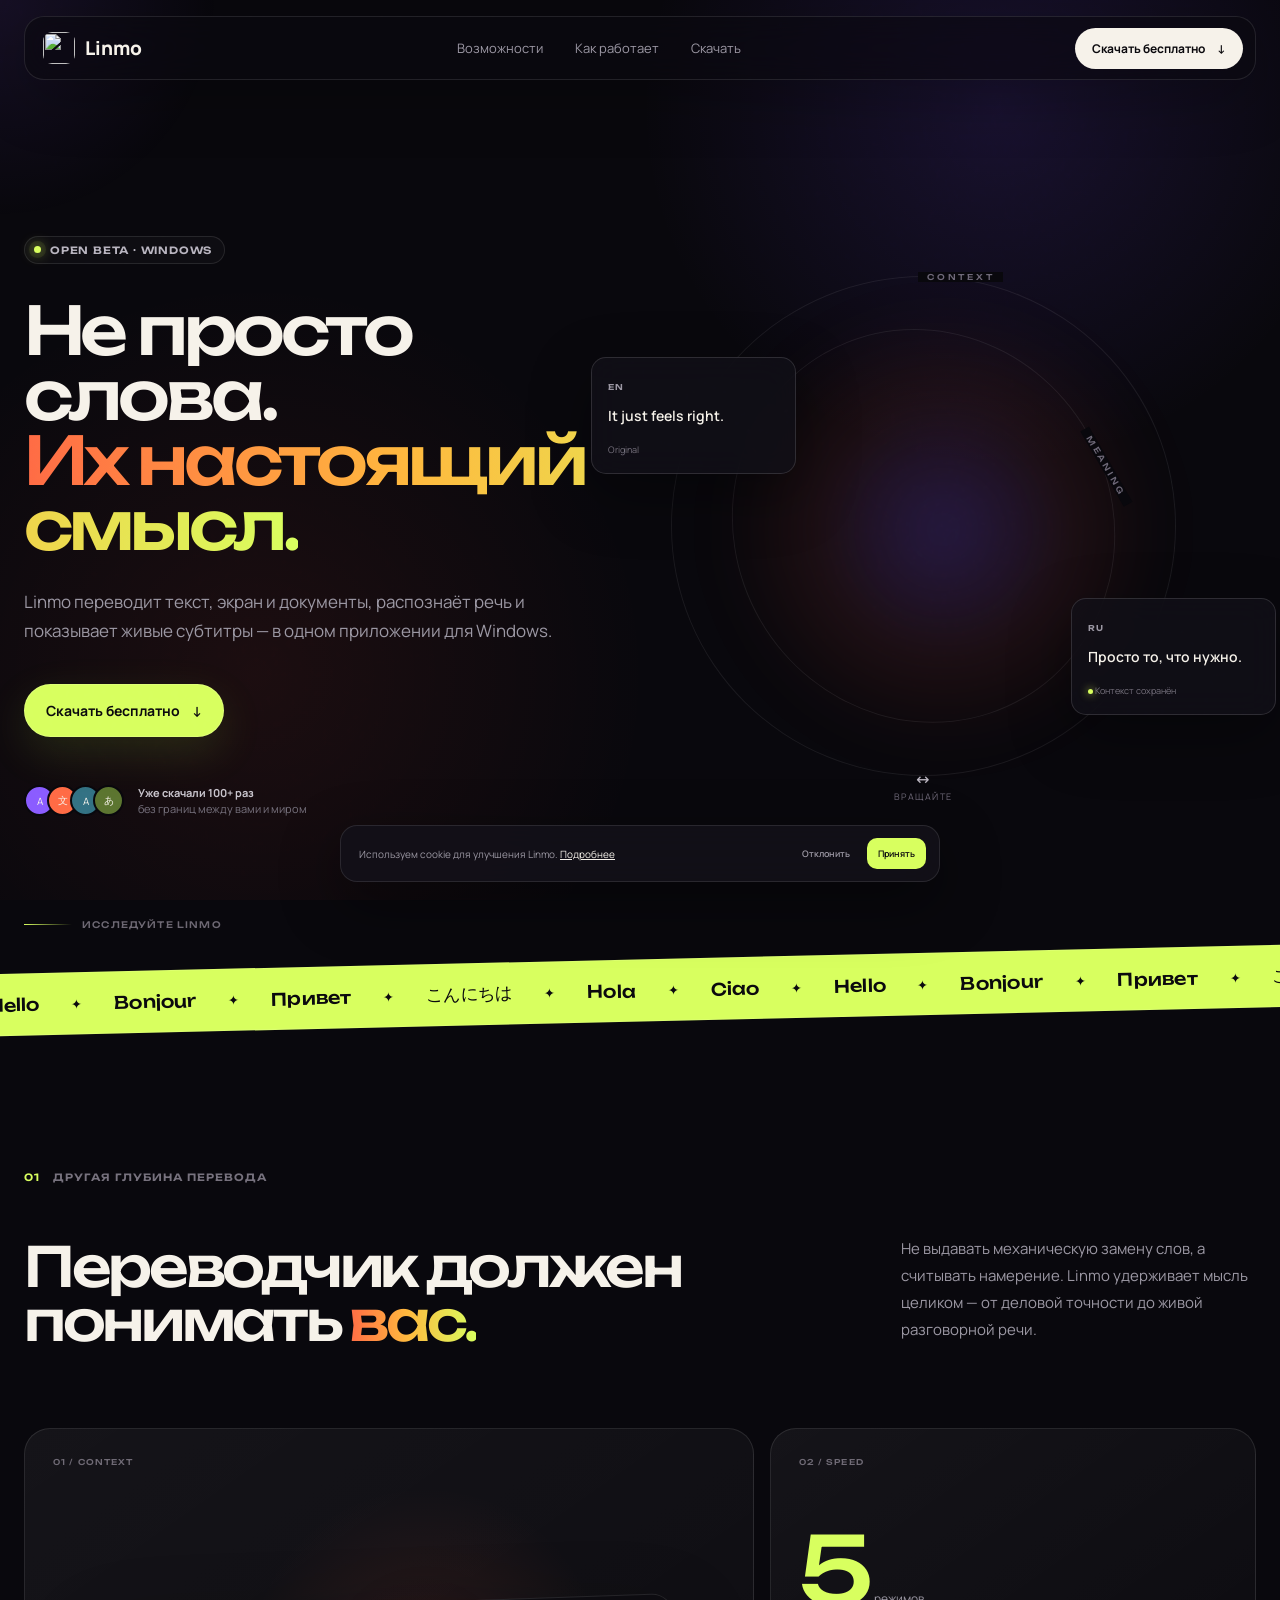
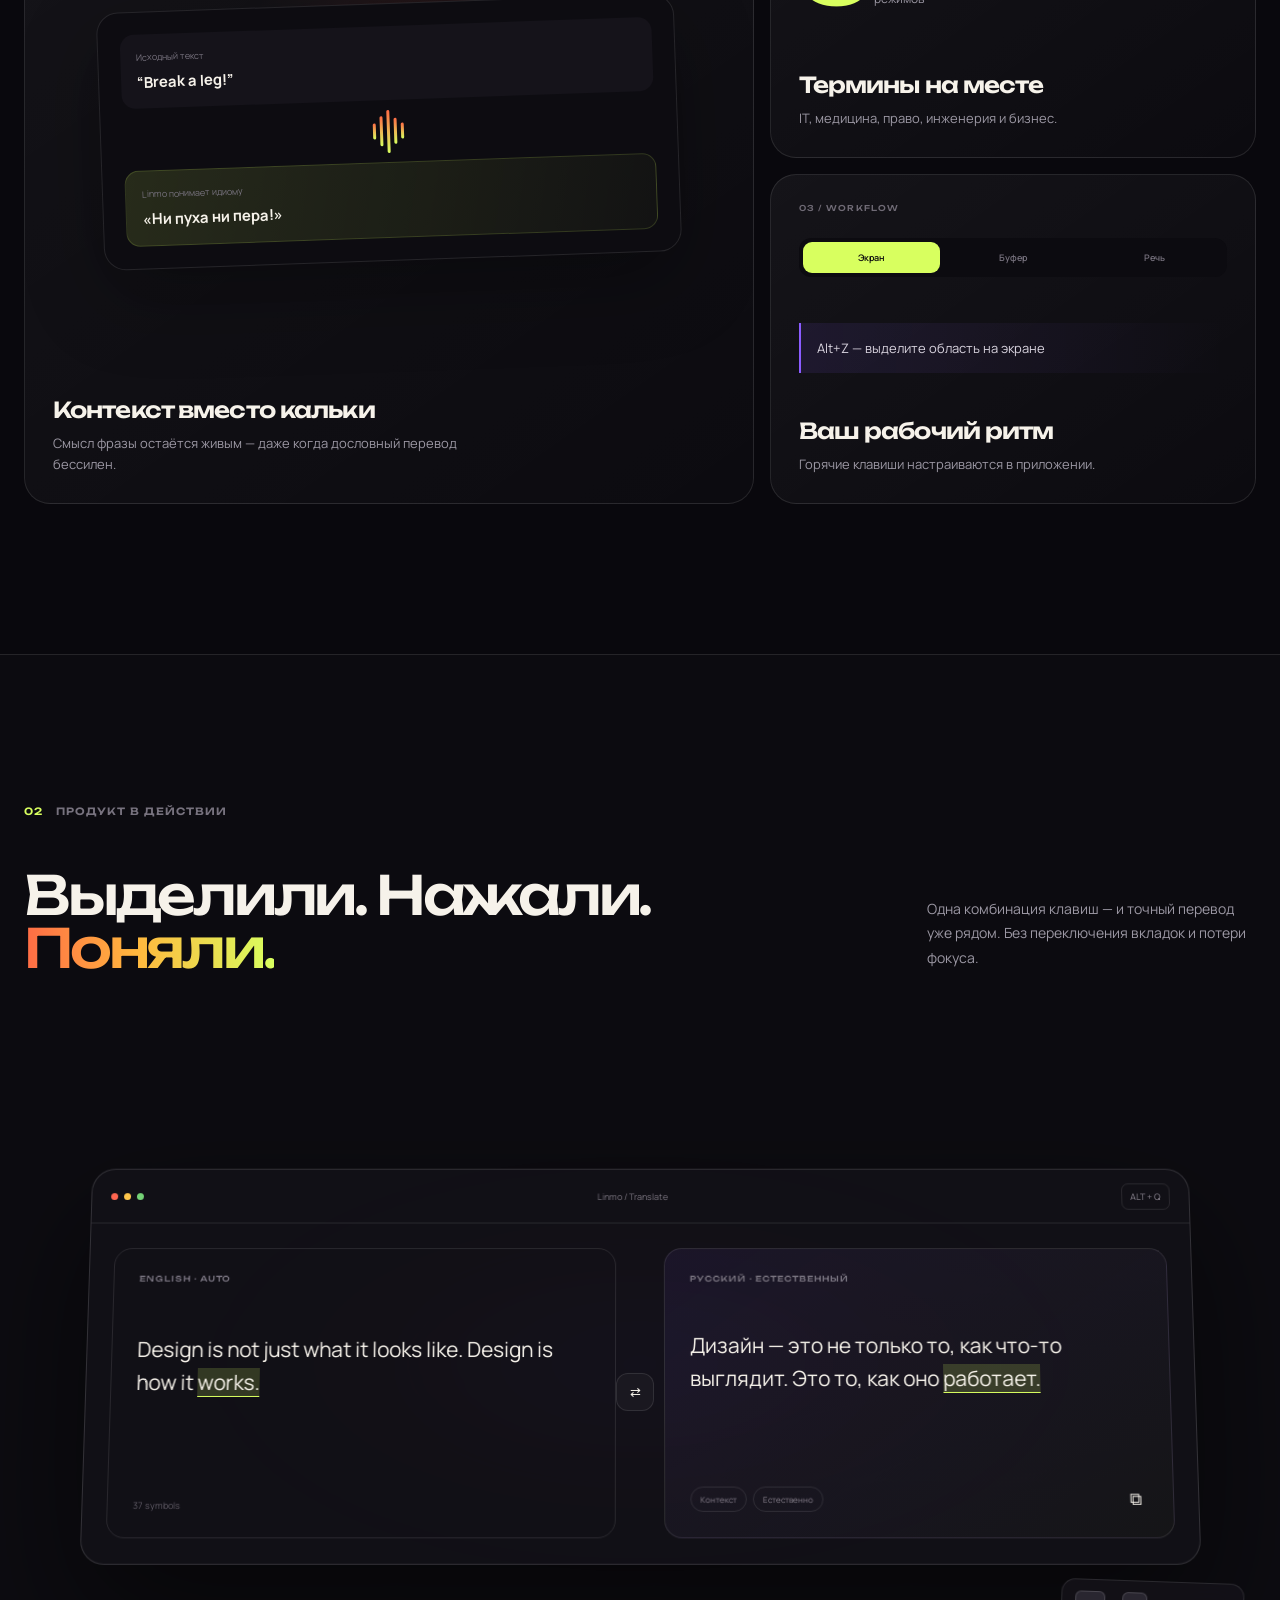
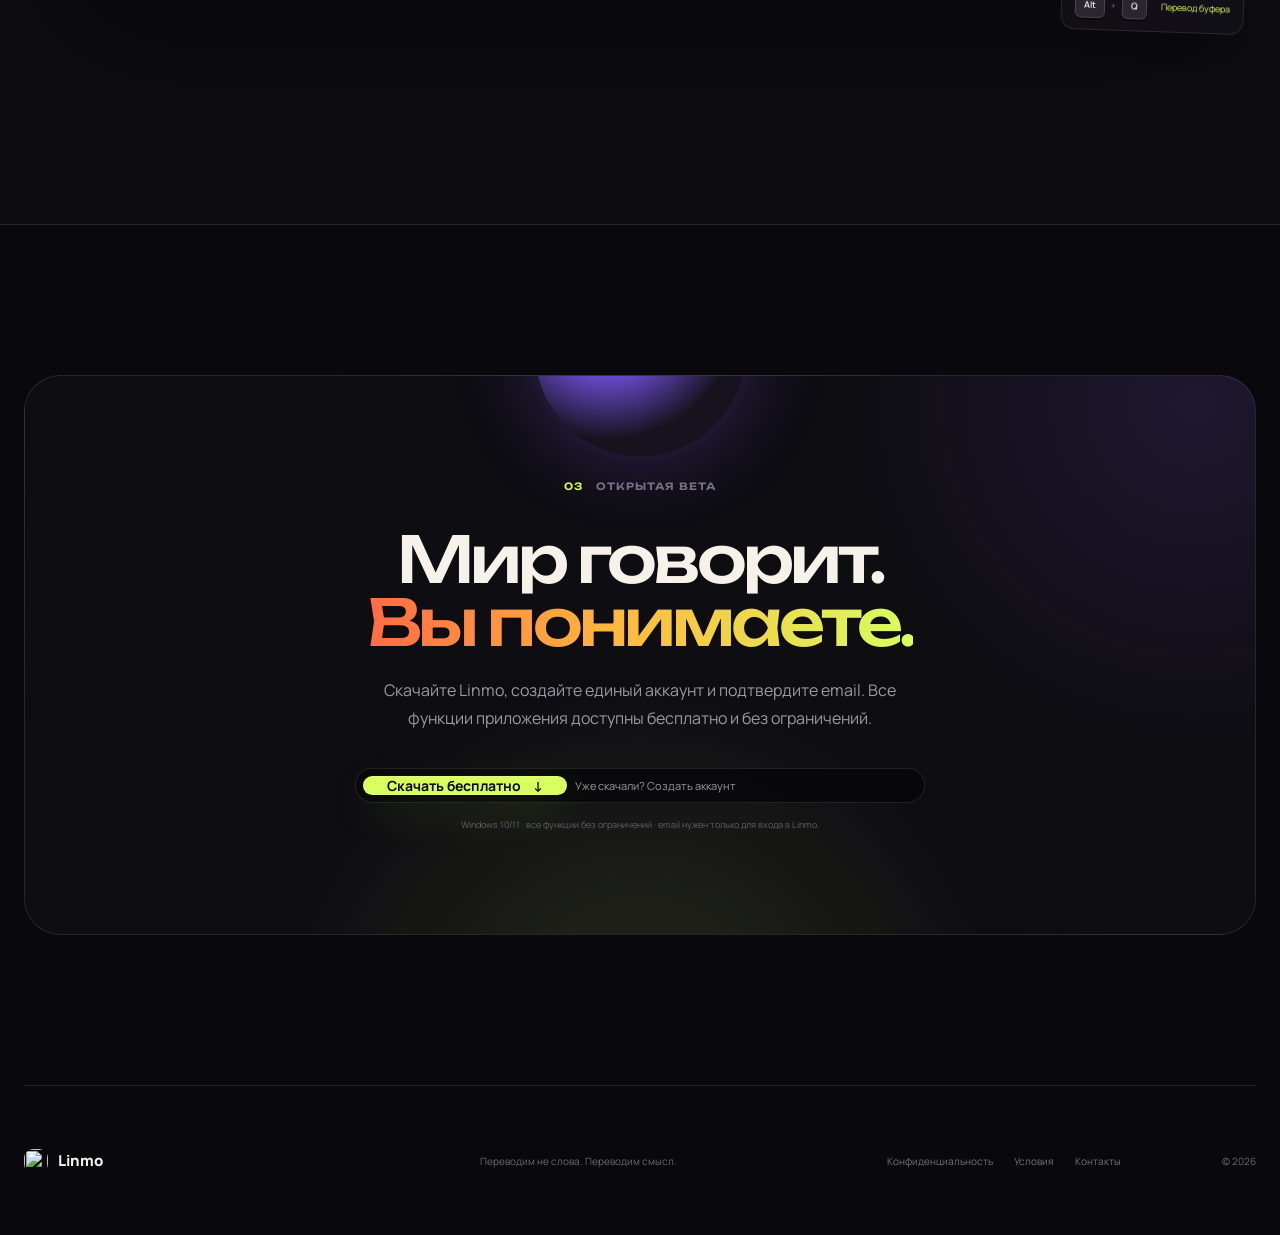
==== index.html @ 852ba54e "feat: Add live download counter fetched from GitHub Releases API" ====
<!doctype html>
<html lang="ru">
  <head>
    <meta charset="UTF-8" />
    <meta name="viewport" content="width=device-width, initial-scale=1" />
    <meta name="theme-color" content="#09080d" />
    <meta name="description" content="Linmo — переводчик для Windows с переводом экрана, буфера обмена, документов и живыми субтитрами." />
    <link rel="canonical" href="https://linmoapp.ru/" />
    <meta property="og:title" content="Linmo — переводит не слова, а смысл" />
    <meta property="og:description" content="Перевод экрана, буфера обмена, документов и живые субтитры в одном приложении для Windows." />
    <meta property="og:image" content="https://linmoapp.ru/og-image.jpg" />
    <meta property="og:type" content="website" />
    <title>Linmo — переводит не слова, а смысл</title>
    <link rel="icon" type="image/svg+xml" sizes="any" href="/Icon.svg?v=3" />
    <link rel="icon" type="image/png" sizes="32x32" href="/favicon-32.png?v=3" />
    <link rel="preconnect" href="https://fonts.googleapis.com" />
    <link rel="preconnect" href="https://fonts.gstatic.com" crossorigin />
    <link href="https://fonts.googleapis.com/css2?family=Manrope:wght@400;500;600;700;800&family=Unbounded:wght@500;600&display=swap" rel="stylesheet" />
    <link rel="stylesheet" href="style.css?v=20260716.1" />
    <script type="importmap">
      {"imports":{"three":"https://unpkg.com/three@0.170.0/build/three.module.js","three/addons/":"https://unpkg.com/three@0.170.0/examples/jsm/"}}
    </script>
    <script type="module" src="three-scene.js?v=20260715.1"></script>
    <script src="script.js?v=20260715.2" defer></script>
  </head>
  <body>
    <a class="skip-link" href="#content">К содержимому</a>
    <div class="noise" aria-hidden="true"></div>
    <div class="cursor-light" aria-hidden="true"></div>

    <header class="nav-wrap">
      <nav class="nav shell" aria-label="Основная навигация">
        <a class="brand" href="#content" aria-label="Linmo, на главную">
          <span class="brand-mark"><img src="/Logo.svg?v=1" alt="" /></span>
          <span>Linmo</span>
        </a>
        <div class="nav-links">
          <a href="#experience">Возможности</a>
          <a href="#how">Как работает</a>
          <a href="#access">Скачать</a>
        </div>
        <div class="nav-actions">
          <div data-auth-controls></div>
          <a class="pill pill-small" href="/download">Скачать бесплатно <span>↓</span></a>
        </div>
        <button class="menu-button" type="button" aria-label="Открыть меню" aria-expanded="false"><span></span><span></span></button>
      </nav>
    </header>

    <main id="content">
      <section class="hero shell">
        <div class="hero-copy">
          <div class="status reveal"><span></span> Open beta · Windows</div>
          <h1 class="reveal">Не просто слова.<br /><em>Их настоящий смысл.</em></h1>
          <p class="hero-lead reveal">Linmo переводит текст, экран и документы, распознаёт речь и показывает живые субтитры — в одном приложении для Windows.</p>
          <div class="hero-actions reveal">
            <a class="pill pill-primary magnetic" href="/download"><span class="pill-glow"></span>Скачать бесплатно <b>↓</b></a>
          </div>
          <div class="trust-row reveal">
            <div class="avatars"><span>А</span><span>文</span><span>A</span><span>あ</span></div>
            <p><strong>Уже скачали <span data-download-count>100+</span> раз</strong><br />без границ между вами и миром</p>
          </div>
        </div>

        <div class="hero-visual reveal" aria-label="Интерактивная 3D-модель Linmo">
          <div class="visual-halo"></div>
          <canvas id="linmo-orb"></canvas>
          <div class="orbit-copy orbit-copy-a"><span>CONTEXT</span></div>
          <div class="orbit-copy orbit-copy-b"><span>MEANING</span></div>
          <div class="translation-card card-one">
            <span class="language">EN</span>
            <p>It just feels right.</p>
            <i>Original</i>
          </div>
          <div class="translation-card card-two">
            <span class="language">RU</span>
            <p>Просто то, что нужно.</p>
            <i><b></b> Контекст сохранён</i>
          </div>
          <div class="drag-hint"><span>↔</span> вращайте</div>
        </div>
        <div class="scroll-note"><span></span>Исследуйте Linmo</div>
      </section>

      <section class="language-ribbon" aria-label="Поддерживаемые языки">
        <div class="ribbon-track">
          <span>Hello</span><i>✦</i><span>Bonjour</span><i>✦</i><span>Привет</span><i>✦</i><span>こんにちは</span><i>✦</i><span>Hola</span><i>✦</i><span>Ciao</span><i>✦</i>
          <span>Hello</span><i>✦</i><span>Bonjour</span><i>✦</i><span>Привет</span><i>✦</i><span>こんにちは</span><i>✦</i><span>Hola</span><i>✦</i><span>Ciao</span><i>✦</i>
        </div>
      </section>

      <section class="manifesto shell section" id="experience">
        <p class="section-label reveal"><span>01</span> Другая глубина перевода</p>
        <div class="manifesto-grid">
          <h2 class="reveal">Переводчик должен<br />понимать <em>вас.</em></h2>
          <p class="reveal">Не выдавать механическую замену слов, а считывать намерение. Linmo удерживает мысль целиком — от деловой точности до живой разговорной речи.</p>
        </div>
        <div class="bento">
          <article class="bento-card bento-main reveal" data-tilt>
            <div class="card-index">01 / CONTEXT</div>
            <div class="context-demo">
              <div class="context-line"><span>Исходный текст</span><b>“Break a leg!”</b></div>
              <div class="pulse-line"><i></i><i></i><i></i><i></i><i></i></div>
              <div class="context-result"><span>Linmo понимает идиому</span><b>«Ни пуха ни пера!»</b></div>
            </div>
            <div><h3>Контекст вместо кальки</h3><p>Смысл фразы остаётся живым — даже когда дословный перевод бессилен.</p></div>
          </article>
          <article class="bento-card bento-speed reveal" data-tilt>
            <div class="card-index">02 / SPEED</div>
            <div class="speed-number"><strong data-count="0">5</strong><span>режимов</span></div>
            <div><h3>Термины на месте</h3><p>IT, медицина, право, инженерия и бизнес.</p></div>
          </article>
          <article class="bento-card bento-tone reveal" data-tilt>
            <div class="card-index">03 / WORKFLOW</div>
            <div class="tone-switch" role="group" aria-label="Способ перевода">
              <button class="active" type="button" data-tone="Экран">Экран</button><button type="button" data-tone="Буфер">Буфер</button><button type="button" data-tone="Речь">Речь</button>
            </div>
            <blockquote data-tone-copy>Alt+Z — выделите область на экране</blockquote>
            <div><h3>Ваш рабочий ритм</h3><p>Горячие клавиши настраиваются в приложении.</p></div>
          </article>
        </div>
      </section>

      <section class="product-section section" id="how">
        <div class="shell">
          <p class="section-label reveal"><span>02</span> Продукт в действии</p>
          <div class="product-heading reveal"><h2>Выделили. Нажали.<br /><em>Поняли.</em></h2><p>Одна комбинация клавиш — и точный перевод уже рядом. Без переключения вкладок и потери фокуса.</p></div>
          <div class="product-stage reveal" data-product-stage>
            <div class="stage-glow"></div>
            <div class="fake-window">
              <div class="fake-titlebar"><div><i></i><i></i><i></i></div><span>Linmo / Translate</span><b>ALT + Q</b></div>
              <div class="fake-body">
                <div class="source-pane"><small>ENGLISH · AUTO</small><p>Design is not just what it looks like. Design is how it <mark>works.</mark></p><span>37 symbols</span></div>
                <button class="swap-button" type="button" aria-label="Поменять языки">⇄</button>
                <div class="result-pane"><small>РУССКИЙ · ЕСТЕСТВЕННЫЙ</small><p>Дизайн — это не только то, как что-то выглядит. Это то, как оно <mark>работает.</mark></p><div><span>Контекст</span><span>Естественно</span><button type="button">⧉</button></div></div>
              </div>
            </div>
            <div class="shortcut-chip"><kbd>Alt</kbd><b>+</b><kbd>Q</kbd><span>Перевод буфера</span></div>
          </div>
        </div>
      </section>

      <section class="access section shell" id="access">
        <div class="access-card reveal">
          <div class="access-orb"></div>
          <p class="section-label"><span>03</span> Открытая beta</p>
          <h2>Мир говорит.<br /><em>Вы понимаете.</em></h2>
          <p>Скачайте Linmo, создайте единый аккаунт и подтвердите email. Все функции приложения доступны бесплатно и без ограничений.</p>
          <div class="access-form">
            <a class="pill pill-primary" href="/download">Скачать бесплатно <b>↓</b></a>
            <a class="access-login-link" href="/login?mode=register">Уже скачали? Создать аккаунт</a>
          </div>
          <small class="form-note">Windows 10/11 · все функции без ограничений · email нужен только для входа в Linmo.</small>
        </div>
      </section>
    </main>

    <footer class="footer shell">
      <a class="brand" href="#content"><span class="brand-mark"><img src="/Logo.svg?v=1" alt="" /></span><span>Linmo</span></a>
      <p>Переводим не слова. Переводим смысл.</p>
      <div><a href="privacy.html">Конфиденциальность</a><a href="terms.html">Условия</a><a href="contact.html">Контакты</a></div>
      <span>© 2026</span>
    </footer>
    <div class="cookie-bar" role="dialog" aria-label="Использование cookie" data-cookie-consent hidden>
      <p>Используем cookie для улучшения Linmo. <a href="privacy.html">Подробнее</a></p>
      <div><button type="button" data-cookie-decline>Отклонить</button><button type="button" data-cookie-accept>Принять</button></div>
    </div>
    <script type="module" src="auth-state.js"></script>
  </body>
</html>
---- style.css ----
:root{--bg:#09080d;--panel:#111016;--ink:#f6f2ea;--muted:#9c98a4;--line:rgba(255,255,255,.1);--acid:#d8ff5f;--coral:#ff6b45;--violet:#8b5cff;--cyan:#62e7ff;--shell:min(1240px,calc(100vw - 48px));--ease:cubic-bezier(.2,.8,.2,1)}
*{box-sizing:border-box}html{scroll-behavior:smooth}body{margin:0;background:var(--bg);color:var(--ink);font-family:Manrope,system-ui,sans-serif;overflow-x:hidden}body::before{content:"";position:fixed;inset:0;z-index:-3;background:radial-gradient(circle at 78% 12%,rgba(120,75,255,.14),transparent 28%),radial-gradient(circle at 20% 75%,rgba(255,81,55,.08),transparent 32%),#09080d}.noise{position:fixed;inset:0;pointer-events:none;opacity:.16;z-index:20;background-image:url("data:image/svg+xml,%3Csvg viewBox='0 0 160 160' xmlns='http://www.w3.org/2000/svg'%3E%3Cfilter id='n'%3E%3CfeTurbulence type='fractalNoise' baseFrequency='.9' numOctaves='3' stitchTiles='stitch'/%3E%3C/filter%3E%3Crect width='100%25' height='100%25' filter='url(%23n)' opacity='.16'/%3E%3C/svg%3E");mix-blend-mode:soft-light}.cursor-light{position:fixed;width:460px;height:460px;border-radius:50%;pointer-events:none;z-index:-1;transform:translate(-50%,-50%);background:radial-gradient(circle,rgba(140,90,255,.1),transparent 67%);transition:opacity .3s}.shell{width:var(--shell);margin-inline:auto}.skip-link{position:fixed;left:16px;top:-60px;z-index:100;background:var(--acid);color:#09080d;padding:12px 20px;border-radius:99px}.skip-link:focus{top:16px}.nav-wrap{position:fixed;inset:16px 0 auto;z-index:18}.nav{height:64px;padding:0 12px 0 18px;border:1px solid var(--line);border-radius:20px;background:rgba(11,10,15,.68);backdrop-filter:blur(20px) saturate(140%);display:flex;align-items:center;justify-content:space-between;box-shadow:0 18px 60px rgba(0,0,0,.22)}.brand{display:flex;align-items:center;gap:10px;color:var(--ink);font-weight:800;text-decoration:none;font-size:19px}.brand-mark{display:grid;place-items:center;width:30px;height:30px;border-radius:9px;background:linear-gradient(135deg,#ff493d,#ffb22e);box-shadow:0 0 24px rgba(255,98,48,.25);overflow:hidden}.brand-mark img{width:100%;height:100%;object-fit:cover}.nav-links{display:flex;gap:32px}.nav a{color:var(--ink);text-decoration:none}.nav-links a,.text-link{font-size:13px;color:var(--muted)!important;transition:.25s}.nav-links a:hover,.text-link:hover{color:var(--ink)!important}.nav-actions{display:flex;align-items:center;gap:20px}.pill{border:0;text-decoration:none;border-radius:99px;display:inline-flex;align-items:center;justify-content:center;gap:12px;font-weight:700;position:relative;overflow:hidden;cursor:pointer;font-family:inherit}.pill-small{padding:12px 17px;background:var(--ink);color:#0a090d!important;font-size:12px}.pill-primary{padding:17px 22px;background:var(--acid);color:#0b0a0e;font-size:14px;box-shadow:0 0 0 1px rgba(255,255,255,.15) inset,0 15px 45px rgba(183,255,65,.12);transition:transform .25s var(--ease),box-shadow .25s}.pill-primary:hover{transform:translateY(-2px);box-shadow:0 0 0 1px rgba(255,255,255,.2) inset,0 18px 55px rgba(183,255,65,.22)}.pill-glow{position:absolute;inset:-1px;background:linear-gradient(110deg,transparent 25%,rgba(255,255,255,.55),transparent 70%);transform:translateX(-110%);animation:shine 4s 1.5s infinite}.menu-button{display:none}.hero{min-height:960px;height:100svh;position:relative;display:grid;grid-template-columns:.92fr 1.08fr;align-items:center;padding-top:92px}.hero-copy{position:relative;z-index:3;max-width:620px}.status{display:inline-flex;align-items:center;gap:9px;border:1px solid var(--line);border-radius:99px;padding:8px 12px 8px 9px;color:#b9b5c0;font:600 10px/1 Unbounded,sans-serif;letter-spacing:.08em;text-transform:uppercase;background:rgba(255,255,255,.025)}.status span{width:7px;height:7px;border-radius:50%;background:var(--acid);box-shadow:0 0 0 5px rgba(216,255,95,.08),0 0 14px var(--acid);animation:pulse 2s infinite}.hero h1,.manifesto h2,.product-heading h2,.access h2{font:500 clamp(48px,5.2vw,82px)/.98 Unbounded,sans-serif;letter-spacing:-.06em;margin:34px 0 28px}.hero h1 em,.manifesto h2 em,.product-heading h2 em,.access h2 em{font-style:normal;color:transparent;background:linear-gradient(90deg,var(--coral),#ffb93e 46%,var(--acid));background-clip:text;-webkit-background-clip:text}.hero-lead{font-size:17px;line-height:1.75;color:var(--muted);max-width:550px}.hero-actions{display:flex;align-items:center;gap:28px;margin-top:38px}.watch-link{display:flex;align-items:center;gap:12px;background:none;color:var(--ink);border:0;font:600 13px Manrope;cursor:pointer;text-align:left}.watch-link i{display:grid;place-items:center;width:45px;height:45px;border:1px solid var(--line);border-radius:50%;font-style:normal;font-size:9px;transition:.25s}.watch-link:hover i{border-color:var(--acid);transform:scale(1.08)}.watch-link small{display:block;color:#77727e;font-weight:500;font-size:10px;margin-top:3px}.trust-row{display:flex;align-items:center;gap:14px;margin-top:48px}.avatars{display:flex}.avatars span{width:31px;height:31px;display:grid;place-items:center;border:2px solid var(--bg);border-radius:50%;margin-left:-8px;background:#28242e;font-size:10px}.avatars span:first-child{margin-left:0;background:var(--violet)}.avatars span:nth-child(2){background:var(--coral)}.avatars span:nth-child(3){background:#337284}.avatars span:nth-child(4){background:#5c7530}.trust-row p{margin:0;color:#77727e;font-size:11px;line-height:1.4}.trust-row strong{color:#c9c5cd}.hero-visual{height:min(720px,75vh);min-height:580px;position:relative;isolation:isolate}.hero-visual canvas{position:absolute;width:100%;height:100%;inset:0;z-index:2;cursor:grab}.hero-visual canvas:active{cursor:grabbing}.visual-halo{position:absolute;width:68%;aspect-ratio:1;left:19%;top:17%;border-radius:50%;background:radial-gradient(circle,rgba(130,84,255,.24),rgba(255,88,54,.08) 42%,transparent 70%);filter:blur(28px);animation:breathe 5s ease-in-out infinite}.translation-card{position:absolute;z-index:5;width:205px;padding:15px 16px;border:1px solid rgba(255,255,255,.13);background:rgba(18,16,24,.75);backdrop-filter:blur(15px);border-radius:15px;box-shadow:0 20px 60px rgba(0,0,0,.35);animation:float 5s ease-in-out infinite}.translation-card .language{font:600 8px Unbounded;color:var(--muted);letter-spacing:.1em}.translation-card p{font-weight:600;margin:11px 0;font-size:14px}.translation-card i{font-style:normal;color:#77727e;font-size:9px}.translation-card i b{display:inline-block;width:5px;height:5px;background:var(--acid);border-radius:50%;box-shadow:0 0 8px var(--acid)}.card-one{left:0;top:25%}.card-two{right:-3%;bottom:22%;animation-delay:-2.5s}.orbit-copy{position:absolute;z-index:1;border:1px solid rgba(255,255,255,.07);border-radius:50%;inset:13% 12%;animation:spin 32s linear infinite}.orbit-copy span{position:absolute;font:500 8px Unbounded;color:#6f6979;letter-spacing:.34em;top:-5px;left:49%;background:var(--bg);padding:0 9px}.orbit-copy-b{inset:22% 20%;animation-direction:reverse;animation-duration:21s;transform:rotate(60deg)}.drag-hint{position:absolute;bottom:9%;left:50%;transform:translateX(-50%);z-index:6;color:#6f6979;font-size:9px;text-transform:uppercase;letter-spacing:.17em}.drag-hint span{display:block;text-align:center;font-size:16px;color:#bdb8c3}.scroll-note{position:absolute;left:0;bottom:30px;color:#6d6873;font:500 9px Unbounded;letter-spacing:.13em;text-transform:uppercase;display:flex;align-items:center;gap:10px}.scroll-note span{width:48px;height:1px;background:linear-gradient(90deg,var(--acid),transparent)}.language-ribbon{border-block:1px solid var(--line);overflow:hidden;transform:rotate(-1.3deg) scale(1.02);background:var(--acid);color:#0b0a0e}.ribbon-track{display:flex;align-items:center;gap:31px;white-space:nowrap;width:max-content;padding:18px 0;animation:marquee 23s linear infinite;font:500 17px Unbounded}.ribbon-track i{font-style:normal;font-size:13px}.section{padding-top:150px;padding-bottom:150px}.section-label{display:flex;align-items:center;gap:13px;margin:0 0 52px;color:#77727e;font:600 10px Unbounded;letter-spacing:.1em;text-transform:uppercase}.section-label span{color:var(--acid)}.manifesto-grid{display:grid;grid-template-columns:1.4fr .6fr;align-items:end;gap:50px}.manifesto h2{font-size:clamp(42px,4.3vw,68px);margin:0}.manifesto-grid>p{color:var(--muted);line-height:1.8;margin:0 0 5px;font-size:15px}.bento{display:grid;grid-template-columns:1.2fr .8fr;grid-template-rows:330px 330px;gap:16px;margin-top:80px}.bento-card{position:relative;border:1px solid var(--line);border-radius:26px;background:linear-gradient(145deg,rgba(255,255,255,.05),rgba(255,255,255,.015));padding:28px;overflow:hidden;display:flex;flex-direction:column;justify-content:space-between;transform-style:preserve-3d;transition:transform .25s}.bento-card::after{content:"";position:absolute;inset:0;background:radial-gradient(circle at var(--x,50%) var(--y,50%),rgba(255,255,255,.09),transparent 30%);opacity:0;transition:.3s;pointer-events:none}.bento-card:hover::after{opacity:1}.bento-main{grid-row:1/3;background:radial-gradient(circle at 55% 35%,rgba(255,93,58,.11),transparent 30%),linear-gradient(145deg,rgba(255,255,255,.05),rgba(255,255,255,.015))}.card-index{font:500 8px Unbounded;color:#706b76;letter-spacing:.14em}.bento-card h3{font:600 22px/1.2 Unbounded;margin:0 0 10px;letter-spacing:-.04em}.bento-card p{color:var(--muted);font-size:13px;line-height:1.6;margin:0;max-width:420px}.context-demo{margin:30px auto;width:86%;padding:22px;border:1px solid var(--line);border-radius:22px;background:#0d0c11;box-shadow:0 28px 80px rgba(0,0,0,.32);transform:rotate(-2deg)}.context-line,.context-result{padding:16px;border-radius:14px;background:#15131a}.context-result{background:linear-gradient(100deg,rgba(216,255,95,.13),rgba(216,255,95,.03));border:1px solid rgba(216,255,95,.15)}.context-demo span{display:block;color:#77727e;font-size:9px;margin-bottom:7px}.context-demo b{font-size:15px}.pulse-line{height:62px;display:flex;align-items:center;justify-content:center;gap:4px}.pulse-line i{width:3px;height:16px;background:linear-gradient(var(--coral),var(--acid));border-radius:5px;animation:wave 1s ease-in-out infinite}.pulse-line i:nth-child(2){height:30px;animation-delay:-.8s}.pulse-line i:nth-child(3){height:43px;animation-delay:-.6s}.pulse-line i:nth-child(4){height:26px;animation-delay:-.4s}.pulse-line i:nth-child(5){animation-delay:-.2s}.speed-number{display:flex;align-items:flex-end;gap:9px}.speed-number strong{font:500 94px/.8 Unbounded;color:var(--acid);letter-spacing:-.08em}.speed-number span{font-size:12px;color:var(--muted)}.tone-switch{display:flex;gap:4px;padding:4px;background:#0c0b10;border-radius:12px}.tone-switch button{flex:1;padding:9px;border:0;border-radius:9px;background:transparent;color:#77727e;font:600 9px Manrope;cursor:pointer}.tone-switch button.active{color:#0a090d;background:var(--acid)}.bento-tone blockquote{margin:20px 0;padding:16px;border-left:2px solid var(--violet);background:linear-gradient(90deg,rgba(139,92,255,.1),transparent);font-size:13px;color:#d8d3de}.product-section{background:#0c0b10;border-block:1px solid var(--line)}.product-heading{display:grid;grid-template-columns:1.25fr .5fr;gap:80px;align-items:end}.product-heading h2{font-size:clamp(42px,4.2vw,68px);margin:0}.product-heading>p{color:var(--muted);font-size:14px;line-height:1.75;margin:0 0 4px}.product-stage{height:620px;margin-top:80px;position:relative;display:grid;place-items:center;perspective:1200px}.stage-glow{position:absolute;width:70%;height:60%;background:radial-gradient(ellipse,rgba(139,92,255,.25),rgba(255,107,69,.08) 40%,transparent 68%);filter:blur(28px)}.fake-window{position:relative;width:90%;border:1px solid rgba(255,255,255,.14);border-radius:24px;background:rgba(17,16,23,.9);box-shadow:0 50px 130px rgba(0,0,0,.55);overflow:hidden;transform:rotateX(4deg);transition:transform .35s var(--ease)}.product-stage:hover .fake-window{transform:rotateX(0) translateY(-8px)}.fake-titlebar{height:55px;border-bottom:1px solid var(--line);display:flex;align-items:center;justify-content:space-between;padding:0 19px;color:#79747e;font-size:9px}.fake-titlebar>div{display:flex;gap:6px}.fake-titlebar i{width:7px;height:7px;border-radius:50%;background:#ff6650;display:block}.fake-titlebar i:nth-child(2){background:#ffc64b}.fake-titlebar i:nth-child(3){background:#75d376}.fake-titlebar b{border:1px solid var(--line);padding:6px 8px;border-radius:7px;font-weight:500}.fake-body{display:grid;grid-template-columns:1fr 48px 1fr;align-items:center;padding:24px;min-height:340px}.source-pane,.result-pane{height:290px;border:1px solid var(--line);border-radius:18px;padding:25px;display:flex;flex-direction:column}.source-pane small,.result-pane small{color:#77727e;font:500 8px Unbounded;letter-spacing:.12em}.source-pane p,.result-pane p{font-size:21px;line-height:1.55;margin:auto 0}.source-pane mark,.result-pane mark{color:var(--ink);background:rgba(216,255,95,.17);border-bottom:1px solid var(--acid)}.source-pane>span{margin-top:auto;color:#5f5a64;font-size:9px}.result-pane{background:linear-gradient(145deg,rgba(139,92,255,.08),rgba(216,255,95,.025))}.result-pane>div{display:flex;align-items:center;gap:6px;margin-top:auto}.result-pane>div span{border:1px solid var(--line);border-radius:99px;padding:6px 9px;color:#8b8590;font-size:8px}.result-pane>div button{margin-left:auto;border:0;background:transparent;color:var(--ink);font-size:17px}.swap-button{width:38px;height:38px;border:1px solid var(--line);border-radius:12px;background:#1a1820;color:var(--ink);z-index:2}.shortcut-chip{position:absolute;bottom:42px;right:1%;display:flex;align-items:center;gap:6px;padding:11px 13px;border:1px solid var(--line);border-radius:14px;background:rgba(19,17,24,.86);backdrop-filter:blur(15px);box-shadow:0 18px 50px rgba(0,0,0,.3);transform:rotate(2deg)}.shortcut-chip kbd{font:600 9px Manrope;border:1px solid rgba(255,255,255,.15);background:#292630;padding:6px 8px;border-radius:6px;box-shadow:0 2px 0 #07060a}.shortcut-chip b{color:#66616b;font-size:8px}.shortcut-chip span{font-size:9px;color:var(--acid);margin-left:8px}.access-card{position:relative;overflow:hidden;min-height:560px;border:1px solid var(--line);border-radius:36px;padding:70px;display:flex;flex-direction:column;align-items:center;text-align:center;justify-content:center;background:radial-gradient(circle at 50% 120%,rgba(216,255,95,.12),transparent 40%),radial-gradient(circle at 95% 5%,rgba(139,92,255,.13),transparent 27%),#0e0d12}.access-card .section-label{margin-bottom:20px}.access-card h2{font-size:clamp(45px,5vw,72px);margin:16px 0 24px;position:relative}.access-card>p:not(.section-label){max-width:530px;color:var(--muted);line-height:1.7;margin:0}.access-form{margin-top:36px;width:min(570px,100%);display:flex;gap:8px;padding:7px;border:1px solid var(--line);border-radius:99px;background:rgba(5,5,8,.7)}.access-form label{flex:1}.access-form input{width:100%;height:52px;border:0;background:transparent;color:var(--ink);outline:0;padding:0 18px;font:500 13px Manrope}.access-form .pill{padding:0 24px}.form-note{color:#625d67;font-size:9px;margin-top:15px}.access-orb{position:absolute;width:210px;height:210px;border-radius:50%;top:-130px;left:calc(50% - 105px);background:radial-gradient(circle at 35% 30%,#fff 0,#d8ff5f 4%,#8159ff 24%,#16131e 65%);filter:blur(.3px);box-shadow:0 0 80px rgba(139,92,255,.32)}.footer{min-height:150px;border-top:1px solid var(--line);display:grid;grid-template-columns:1fr 1.3fr 1.2fr auto;align-items:center;gap:25px;color:#6e6973;font-size:10px}.footer p{text-align:center}.footer>div{display:flex;justify-content:center;gap:21px}.footer>div a{color:#77727e;text-decoration:none}.footer .brand{font-size:15px}.footer .brand-mark{width:25px;height:25px}.reveal{opacity:0;transform:translateY(24px);transition:opacity .8s var(--ease),transform .8s var(--ease)}.reveal.is-visible{opacity:1;transform:none}.sr-only{position:absolute;width:1px;height:1px;padding:0;margin:-1px;overflow:hidden;clip:rect(0,0,0,0);white-space:nowrap;border:0}
@keyframes shine{50%,100%{transform:translateX(110%)}}@keyframes pulse{50%{box-shadow:0 0 0 8px transparent,0 0 18px var(--acid)}}@keyframes breathe{50%{transform:scale(1.12);opacity:.75}}@keyframes float{50%{transform:translateY(-13px) rotate(1deg)}}@keyframes spin{to{transform:rotate(360deg)}}@keyframes marquee{to{transform:translateX(-50%)}}@keyframes wave{50%{transform:scaleY(.35)}}
@media(max-width:980px){:root{--shell:min(100% - 32px,760px)}.nav-links{display:none}.hero{height:auto;min-height:0;grid-template-columns:1fr;padding-top:180px}.hero-copy{max-width:680px}.hero-visual{height:620px}.manifesto-grid,.product-heading{grid-template-columns:1fr}.manifesto-grid>p,.product-heading>p{max-width:560px}.bento{grid-template-columns:1fr;grid-template-rows:560px 300px 330px}.bento-main{grid-row:auto}.product-stage{height:540px}.fake-window{width:100%}.footer{grid-template-columns:1fr 1fr}.footer p{text-align:right}.footer>div{justify-content:flex-start}.footer>span{text-align:right}}
@media(max-width:640px){:root{--shell:calc(100% - 24px)}.nav-wrap{inset:8px 0 auto}.nav{height:58px;border-radius:17px}.nav-actions{display:none}.menu-button{display:flex;width:42px;height:42px;border:0;border-radius:13px;background:#222028;flex-direction:column;justify-content:center;gap:5px;padding:0 12px}.menu-button span{height:1px;background:white;width:100%}.hero{padding-top:135px}.hero h1{font-size:41px;line-height:1.04}.hero-lead{font-size:14px}.hero-actions{align-items:flex-start;flex-direction:column;gap:18px}.trust-row{margin-top:32px}.hero-visual{height:490px;min-height:0;margin-top:20px}.translation-card{width:170px;padding:12px}.translation-card p{font-size:11px}.card-one{left:-2%;top:18%}.card-two{right:-2%;bottom:14%}.scroll-note{display:none}.language-ribbon{margin-top:30px}.section{padding-block:100px}.manifesto-grid{gap:25px}.manifesto h2,.product-heading h2{font-size:38px}.bento{margin-top:50px;grid-template-rows:510px 270px 320px}.bento-card{padding:21px}.context-demo{width:100%}.speed-number strong{font-size:74px}.product-heading{gap:25px}.product-stage{height:auto;margin-top:50px;padding-bottom:70px}.fake-window{transform:none;border-radius:18px}.fake-body{grid-template-columns:1fr;padding:12px}.source-pane,.result-pane{height:220px;padding:18px}.source-pane p,.result-pane p{font-size:15px}.swap-button{margin:-10px auto;transform:rotate(90deg)}.shortcut-chip{bottom:4px;right:2%}.access-card{padding:90px 18px 55px;border-radius:25px;min-height:540px}.access-card h2{font-size:39px}.access-form{border-radius:20px;flex-direction:column;padding:8px}.access-form .pill{height:52px}.footer{grid-template-columns:1fr;text-align:center;padding-block:45px}.footer p,.footer>span{text-align:center}.footer .brand{justify-content:center}.footer>div{justify-content:center;flex-wrap:wrap}}
@media(prefers-reduced-motion:reduce){html{scroll-behavior:auto}*,*::before,*::after{animation-duration:.01ms!important;animation-iteration-count:1!important;transition-duration:.01ms!important}.reveal{opacity:1;transform:none}.cursor-light{display:none}}

/* Login concept */
.login-body{min-height:100svh;overflow:hidden}.login-shell{min-height:100svh;display:grid;grid-template-columns:1.1fr .9fr;position:relative}.login-brand{position:fixed;z-index:5;left:34px;top:30px}.login-story{position:relative;overflow:hidden;display:flex;align-items:flex-end;padding:90px 7vw;background:radial-gradient(circle at 52% 35%,rgba(134,81,255,.27),transparent 28%),radial-gradient(circle at 18% 80%,rgba(255,91,55,.16),transparent 30%),#0c0a11;border-right:1px solid var(--line)}.story-aura{position:absolute;inset:0}.story-aura::before,.story-aura::after{content:"";position:absolute;left:50%;top:43%;width:440px;aspect-ratio:1;border:1px solid rgba(255,255,255,.09);border-radius:50%;transform:translate(-50%,-50%);animation:spin 35s linear infinite}.story-aura::after{width:610px;border-style:dashed;animation-direction:reverse;animation-duration:60s}.story-aura i{position:absolute;left:50%;top:43%;width:230px;aspect-ratio:1;border-radius:50%;transform:translate(-50%,-50%);background:radial-gradient(circle at 34% 28%,#fff 0,#d8ff5f 3%,#ff6849 18%,#7652e8 39%,#110e19 70%);box-shadow:0 0 120px rgba(129,77,255,.34);animation:breathe 6s ease-in-out infinite}.story-aura i:nth-child(2){width:275px;background:transparent;border:1px solid rgba(216,255,95,.2);box-shadow:none}.story-aura i:nth-child(3){width:340px;background:transparent;border:1px solid rgba(255,107,69,.12);box-shadow:none}.story-aura b{position:absolute;left:50%;top:43%;transform:translate(-50%,-50%);z-index:2;font:500 72px Unbounded;color:#fff;text-shadow:0 0 30px rgba(255,255,255,.4)}.story-aura span{position:absolute;left:50%;top:43%;width:560px;transform:translate(-50%,-50%) rotate(-25deg);text-align:center;font:500 8px Unbounded;letter-spacing:.35em;color:#77717e}.story-content{position:relative;z-index:3;max-width:650px}.story-content h1{font:500 clamp(44px,4.4vw,70px)/1 Unbounded;margin:0 0 24px;letter-spacing:-.055em}.story-content h1 em{font-style:normal;color:transparent;background:linear-gradient(90deg,var(--coral),#ffc04d,var(--acid));background-clip:text;-webkit-background-clip:text}.story-content>p:not(.section-label){color:var(--muted);line-height:1.7;max-width:560px;font-size:14px}.story-quote{margin-top:36px;padding:18px 0 0 46px;border-top:1px solid var(--line);position:relative;max-width:560px}.story-quote>span{position:absolute;left:0;top:10px;font:500 44px Unbounded;color:var(--acid)}.story-quote blockquote{margin:0 0 8px;font-size:13px;line-height:1.55}.story-quote small{color:#6f6974;font-size:9px}.login-panel{display:flex;align-items:center;justify-content:center;background:rgba(10,9,13,.76);padding:80px 6vw 50px}.login-panel-inner{width:min(420px,100%)}.back-link{display:inline-block;color:#716c76;text-decoration:none;font-size:11px;margin-bottom:50px;transition:.2s}.back-link:hover{color:var(--ink);transform:translateX(-3px)}.auth-heading .auth-kicker{color:var(--acid);font:600 9px Unbounded;letter-spacing:.14em;text-transform:uppercase}.auth-heading h2{font:500 32px Unbounded;letter-spacing:-.045em;margin:14px 0 10px}.auth-heading p{font-size:12px;color:#817c86;margin:0}.auth-tabs{display:grid;grid-template-columns:1fr 1fr;border-bottom:1px solid var(--line);margin:35px 0 25px}.auth-tabs button{border:0;border-bottom:2px solid transparent;background:transparent;color:#6d6872;padding:13px;font:600 11px Manrope;cursor:pointer}.auth-tabs button.active{color:var(--ink);border-color:var(--acid)}.concept-auth-form{display:grid;gap:13px}.google-button{height:52px;border:1px solid var(--line);border-radius:14px;background:#15131a;color:var(--ink);font:600 12px Manrope;display:flex;align-items:center;justify-content:center;gap:11px;cursor:pointer;transition:.2s}.google-button:hover{background:#1d1a23;border-color:rgba(255,255,255,.2)}.google-button svg{width:18px}.auth-divider{display:flex;align-items:center;gap:12px;color:#5e5963;font-size:9px;margin:5px 0}.auth-divider::before,.auth-divider::after{content:"";height:1px;background:var(--line);flex:1}.floating-field{height:58px;border:1px solid var(--line);border-radius:14px;position:relative;background:#100f14;transition:.2s}.floating-field:focus-within{border-color:rgba(216,255,95,.6);box-shadow:0 0 0 3px rgba(216,255,95,.05)}.floating-field input{width:100%;height:100%;border:0;background:transparent;outline:0;color:var(--ink);font:500 13px Manrope;padding:21px 44px 7px 15px}.floating-field>span{position:absolute;left:15px;top:20px;color:#736e78;font-size:11px;pointer-events:none;transition:.18s}.floating-field input:focus+span,.floating-field input:not(:placeholder-shown)+span{top:8px;font-size:8px;color:var(--acid)}.floating-field i,.floating-field>button{position:absolute;right:15px;top:20px;color:#65606a;background:none;border:0;font-style:normal;font-size:11px}.floating-field>button{cursor:pointer}.auth-options{display:flex;justify-content:space-between;align-items:center;margin:3px 0 5px}.auth-options label{display:flex;align-items:center;gap:7px;color:#7c7781;font-size:9px}.auth-options input{display:none}.auth-options label span{width:15px;height:15px;border:1px solid var(--line);border-radius:4px}.auth-options input:checked+span{background:var(--acid);box-shadow:inset 0 0 0 4px #111016}.auth-options button{border:0;background:none;color:#aaa5ae;font:500 9px Manrope;cursor:pointer}.auth-primary{width:100%;height:55px;margin-top:2px}.auth-primary:disabled{filter:saturate(.2);cursor:default}.auth-legal{text-align:center;color:#5e5963;font-size:8px;line-height:1.5;margin:5px 15px 0}.auth-legal a{color:#8d8792}.concept-auth-success{border:1px solid rgba(216,255,95,.25);background:rgba(216,255,95,.07);color:#cce85f;border-radius:14px;padding:14px;font-size:10px;text-align:center}.concept-auth-success[hidden]{display:none}
@media(max-width:900px){.login-body{overflow:auto}.login-shell{grid-template-columns:1fr}.login-story{min-height:560px;padding:100px 28px 55px}.story-aura{opacity:.72}.login-panel{min-height:760px}.login-brand{left:24px;top:22px}.back-link{display:none}}
@media(max-width:520px){.login-story{min-height:500px}.story-aura::after{width:490px}.story-content h1{font-size:40px}.story-quote{display:none}.login-panel{padding:70px 20px}.auth-heading h2{font-size:28px}}
.login-body{overflow:auto}
@media(max-height:800px) and (min-width:901px){.login-panel{padding-top:34px;padding-bottom:24px}.back-link{margin-bottom:24px}.auth-tabs{margin-top:22px;margin-bottom:18px}.concept-auth-form{gap:10px}.story-content{transform:scale(.92);transform-origin:left bottom}.story-aura{transform:scale(.88)}}

/* Production states and secondary pages */
[hidden]{display:none!important}.access-honeypot,.access-form__honeypot{position:absolute!important;left:-9999px!important;width:1px!important;height:1px!important;overflow:hidden!important}.nav-actions [data-auth-controls]{display:flex;align-items:center;gap:12px}.auth-link,.auth-button{font:600 12px Manrope;color:var(--muted);text-decoration:none;border:0;background:transparent;cursor:pointer}.auth-link:hover{color:var(--ink)}.auth-button{color:#0b0a0e;background:var(--ink);padding:11px 15px;border-radius:99px}.auth-verify-notice{font-size:10px;color:var(--acid)}.auth-menu{position:relative}.auth-menu__toggle{display:flex;align-items:center;gap:8px;border:1px solid var(--line);background:#17151c;color:var(--ink);padding:5px 10px 5px 5px;border-radius:99px;font:600 10px Manrope;cursor:pointer}.auth-avatar__img,.auth-avatar__initial{width:29px;height:29px;border-radius:50%;display:grid;place-items:center;background:linear-gradient(135deg,var(--coral),var(--violet));object-fit:cover}.auth-menu__dropdown{position:absolute;right:0;top:calc(100% + 9px);min-width:160px;padding:6px;background:#17151c;border:1px solid var(--line);border-radius:13px;box-shadow:0 18px 45px rgba(0,0,0,.4)}.auth-menu__item{width:100%;text-align:left;border:0;background:transparent;color:var(--ink);padding:10px;border-radius:8px;font:500 11px Manrope;cursor:pointer}.auth-menu__item:hover{background:rgba(255,255,255,.06)}.auth-menu__item--danger{color:#ff8068}.cookie-bar{position:fixed;z-index:30;left:50%;bottom:18px;transform:translateX(-50%);width:min(600px,calc(100% - 24px));display:flex;align-items:center;justify-content:space-between;gap:20px;padding:12px 13px 12px 18px;border:1px solid var(--line);border-radius:17px;background:rgba(19,17,24,.92);backdrop-filter:blur(20px);box-shadow:0 20px 60px rgba(0,0,0,.45)}.cookie-bar p{margin:0;color:var(--muted);font-size:10px}.cookie-bar a{color:var(--ink)}.cookie-bar>div{display:flex;gap:6px}.cookie-bar button{border:0;border-radius:10px;background:transparent;color:var(--muted);padding:9px 11px;font:600 9px Manrope;cursor:pointer}.cookie-bar [data-cookie-accept]{background:var(--acid);color:#09080d}.concept-auth-success{display:block}.concept-auth-success[data-type="error"]{border-color:rgba(255,107,69,.3);background:rgba(255,107,69,.08);color:#ff9b82}.concept-auth-success[data-type="success"]{border-color:rgba(216,255,95,.28);background:rgba(216,255,95,.08);color:var(--acid)}

.container{width:var(--shell);margin-inline:auto}.glass-panel{border:1px solid var(--line);background:rgba(17,16,22,.78);backdrop-filter:blur(18px)}.ambient{position:fixed;inset:0;z-index:-2;overflow:hidden;pointer-events:none}.ambient__orb{position:absolute;border-radius:50%;filter:blur(90px);opacity:.14}.ambient__orb--violet{width:440px;height:440px;background:var(--violet);right:-120px;top:-100px}.ambient__orb--orange{width:380px;height:380px;background:var(--coral);left:-150px;bottom:5%}.ambient__orb--gold{width:300px;height:300px;background:var(--acid);left:45%;top:40%;opacity:.05}.site-header{padding:16px 0;position:relative;z-index:10}.site-header__inner{min-height:64px;border-radius:20px;display:flex;align-items:center;justify-content:space-between;padding:10px 16px}.brand__mark{display:grid;place-items:center;width:30px;height:30px;border-radius:9px;overflow:hidden}.brand__mark img,.footer-brand img{width:100%;height:100%;object-fit:cover}.brand__name{font-weight:800}.brand__badge{font:600 7px Unbounded;color:#0a090d;background:var(--acid);padding:5px 7px;border-radius:99px;text-transform:uppercase}.site-footer{border-top:1px solid var(--line);margin-top:80px}.site-footer__inner{min-height:130px;display:grid;grid-template-columns:1fr 1.4fr 1fr;align-items:center;gap:30px;color:#6e6973;font-size:10px}.footer-brand{display:flex;align-items:center;gap:9px;color:var(--ink);font-weight:800;font-size:15px}.footer-brand img{width:26px;height:26px;border-radius:8px}.site-footer__inner>p{text-align:center}.site-footer nav{display:flex;justify-content:flex-end;gap:18px}.site-footer a{color:#7b7680;text-decoration:none}.legal-page,.contact-page{padding:80px 0 40px;min-height:calc(100svh - 230px)}.legal-page__content{max-width:860px}.legal-page__content h1,.contact-page__header h1{font:500 clamp(40px,6vw,68px)/1.05 Unbounded;letter-spacing:-.06em;margin:24px 0}.legal-page__date,.contact-page__eyebrow{color:var(--acid);font:600 9px Unbounded;letter-spacing:.12em;text-transform:uppercase}.legal-page__content h2{font:600 21px Unbounded;letter-spacing:-.03em;margin:48px 0 14px}.legal-page__content h3{margin-top:28px}.legal-page__content p,.legal-page__content li{color:var(--muted);line-height:1.8;font-size:14px}.legal-page__content a{color:var(--acid)}.legal-page__back{display:inline-block;margin-bottom:35px;color:#817c86!important;text-decoration:none}.contact-page__content{max-width:880px}.contact-page__header{text-align:center;margin-bottom:50px}.contact-page__description{color:var(--muted);line-height:1.7}.contact-page__card{border-radius:27px;padding:36px}.contact-form{display:grid;gap:20px}.contact-form__field{display:grid;gap:8px}.contact-form__label,.auth-field__label{font:600 10px Unbounded;color:#a7a2ac;letter-spacing:.05em}.contact-form__input,.auth-input{width:100%;border:1px solid var(--line);border-radius:14px;background:#0d0c11;color:var(--ink);padding:15px;font:500 13px Manrope;outline:0}.contact-form__input:focus,.auth-input:focus{border-color:rgba(216,255,95,.6);box-shadow:0 0 0 3px rgba(216,255,95,.05)}.contact-form__textarea{resize:vertical;min-height:150px}.contact-form__error,.auth-form__error{min-height:14px;color:#ff8b75;font-size:10px;margin:0}.notify-button,.auth-submit{border:0;border-radius:99px;background:var(--acid);color:#09080d;padding:16px 22px;font:700 12px Manrope;cursor:pointer}.contact-page__success{display:flex;align-items:center;gap:18px;padding:30px}.contact-page__success-icon,.auth-action-state__icon{display:grid;place-items:center;width:48px;height:48px;border-radius:50%;background:rgba(216,255,95,.1);color:var(--acid)}.contact-page__success-icon svg,.auth-action-state__icon svg{width:24px;fill:none;stroke:currentColor;stroke-width:2}.auth-page{min-height:calc(100svh - 210px);display:grid;place-items:center;padding:70px 20px}.auth-card{width:min(480px,100%);border-radius:25px;padding:34px}.auth-form{display:grid;gap:16px}.auth-input-wrap{position:relative}.auth-input-toggle{position:absolute;right:12px;top:50%;transform:translateY(-50%);border:0;background:transparent;color:var(--muted)}.auth-input-toggle svg{width:20px}.auth-action-state{text-align:center}.auth-action-state__icon{margin:0 auto 20px}.auth-action-state__title{font:600 24px Unbounded}.auth-action-state__text{color:var(--muted);line-height:1.7}.auth-spinner{width:34px;height:34px;border:3px solid var(--line);border-top-color:var(--acid);border-radius:50%;margin:20px auto;animation:spin 1s linear infinite}.is-hidden{display:none!important}

@media(max-width:700px){.nav-actions [data-auth-controls]{display:none}.cookie-bar{align-items:flex-start}.site-footer__inner{grid-template-columns:1fr;text-align:center;padding:35px 0}.site-footer__inner>p{text-align:center}.site-footer nav{justify-content:center;flex-wrap:wrap}.contact-page__card{padding:20px}.legal-page,.contact-page{padding-top:45px}.site-header{padding:8px 0}.site-header__inner{border-radius:17px}.auth-menu__name{display:none}}
@media(max-width:640px){.nav.is-open .nav-links{position:absolute;display:flex;flex-direction:column;gap:0;left:0;right:0;top:66px;padding:10px;border:1px solid var(--line);border-radius:17px;background:rgba(13,12,17,.97);backdrop-filter:blur(20px);box-shadow:0 20px 55px rgba(0,0,0,.45)}.nav.is-open .nav-links a{padding:15px;border-bottom:1px solid var(--line);color:var(--ink)!important}.nav.is-open .nav-links a:last-child{border-bottom:0}}
.brand-mark{background:none;box-shadow:none}.nav-actions [data-auth-controls] .auth-button{display:none}

/* Pixel-aligned brand assets: 32 CSS px stays integral at common Windows scaling levels. */
.brand-mark,.brand__mark{width:32px;height:32px}
.brand-mark img,.brand__mark img,.footer-brand img{display:block;object-fit:contain;image-rendering:auto}
.footer .brand-mark,.footer-brand img{width:24px;height:24px}
.site-header__inner>[data-auth-controls]{display:flex;align-items:center;gap:10px}.site-header__inner>[data-auth-controls] .auth-button{white-space:nowrap}
.access-login-link{align-self:center;color:var(--muted);font-size:11px;text-decoration:none}.access-login-link:hover{color:var(--acid)}.download-page{min-height:calc(100svh - 210px);display:grid;place-items:center;padding:70px 20px}.download-card{width:min(680px,100%);border-radius:28px;padding:clamp(30px,6vw,64px);position:relative;overflow:hidden}.download-card::after{content:"";position:absolute;inset:auto -20% -55% 35%;height:360px;background:radial-gradient(circle,rgba(216,255,95,.13),transparent 65%);pointer-events:none}.download-card>*{position:relative;z-index:1}.download-card h1{font:500 clamp(40px,7vw,74px)/1 Unbounded;letter-spacing:-.065em;margin:20px 0}.download-card h1 em{font-style:normal;color:var(--acid)}.download-card>p{max-width:520px;color:var(--muted);font-size:14px;line-height:1.75}.download-button{display:inline-flex;margin:26px 0 34px;text-decoration:none}.download-steps{display:grid;grid-template-columns:repeat(3,1fr);gap:9px;border-top:1px solid var(--line);padding-top:22px}.download-steps span{display:grid;gap:7px;color:var(--muted);font-size:11px}.download-steps b{color:var(--acid);font:600 9px Unbounded;letter-spacing:.1em}.download-note{font-size:10px!important;margin:25px 0 0}@media(max-width:560px){.download-steps{grid-template-columns:1fr}.download-card{padding:32px 26px}}

.download-security-note{display:flex;align-items:flex-start;gap:12px;max-width:560px;margin:24px 0 0;padding:15px 16px;border:1px solid rgba(255,192,75,.34);border-radius:16px;background:linear-gradient(110deg,rgba(255,192,75,.11),rgba(255,107,69,.06));color:#d9d3ca}.download-security-note>span{display:grid;place-items:center;flex:0 0 24px;width:24px;height:24px;border-radius:50%;background:rgba(255,192,75,.15);color:#ffc64b;font-size:13px}.download-security-note p{margin:0!important;font-size:11px!important;line-height:1.6!important}.download-security-note strong{color:#fff6df}

/* Precise, font-independent form and notice icons. */
.floating-field>.field-icon{position:absolute;right:17px;top:50%;width:20px;height:20px;transform:translateY(-50%);color:#77717f;pointer-events:none}
.floating-field>.field-icon svg{display:block;width:100%;height:100%;stroke:currentColor;stroke-width:1.7;stroke-linecap:round;stroke-linejoin:round}
.floating-field>.password-toggle{position:absolute;right:9px;top:50%;display:grid;place-items:center;width:40px;height:40px;padding:0;transform:translateY(-50%);border:0;border-radius:11px;background:transparent;color:#77717f;cursor:pointer;transition:color .18s,background .18s,transform .18s}
.floating-field>.password-toggle:hover{color:var(--acid);background:rgba(216,255,95,.07)}
.floating-field>.password-toggle:focus-visible{outline:2px solid rgba(216,255,95,.72);outline-offset:1px}
.floating-field>.password-toggle:active{transform:translateY(-50%) scale(.94)}
.floating-field>.password-toggle svg{display:block;width:21px;height:21px;stroke:currentColor;stroke-width:1.7;stroke-linecap:round;stroke-linejoin:round}
.floating-field>.password-toggle .eye-off{display:none}
.floating-field>.password-toggle[data-visible="true"] .eye-open{display:none}
.floating-field>.password-toggle[data-visible="true"] .eye-off{display:block}
.download-security-note>span{flex-basis:30px;width:30px;height:30px;font-size:0}
.download-security-note>span svg{display:block;width:18px;height:18px;stroke:currentColor;stroke-width:1.8;stroke-linecap:round;stroke-linejoin:round}
.auth-options label{position:relative;cursor:pointer}
.auth-options input{display:block;position:absolute;width:1px;height:1px;opacity:0;pointer-events:none}
.auth-options input:focus-visible+span{outline:2px solid rgba(216,255,95,.72);outline-offset:2px}
@media(max-width:520px){.floating-field input{font-size:16px}}
@media(max-width:700px){.legal-page__content h1{font-size:clamp(32px,10vw,44px);overflow-wrap:anywhere}}
@media(max-width:640px){.language-ribbon{width:calc(100% - 16px);margin-inline:auto;transform:rotate(-1.3deg)}}
.auth-menu__account{max-width:220px;padding:10px;color:var(--muted);font:500 10px Manrope;overflow:hidden;text-overflow:ellipsis;white-space:nowrap;border-bottom:1px solid var(--line)}
.auth-menu__item{min-height:44px}
.download-counter-badge{display:inline-flex;align-items:center;gap:8px;padding:10px 16px;border-radius:99px;background:rgba(216,255,95,.06);border:1px solid rgba(216,255,95,.18);color:#dcd8e4;font:600 12px Manrope;backdrop-filter:blur(10px)}.download-counter-badge strong{color:var(--acid);font-family:Unbounded,sans-serif;font-weight:600}
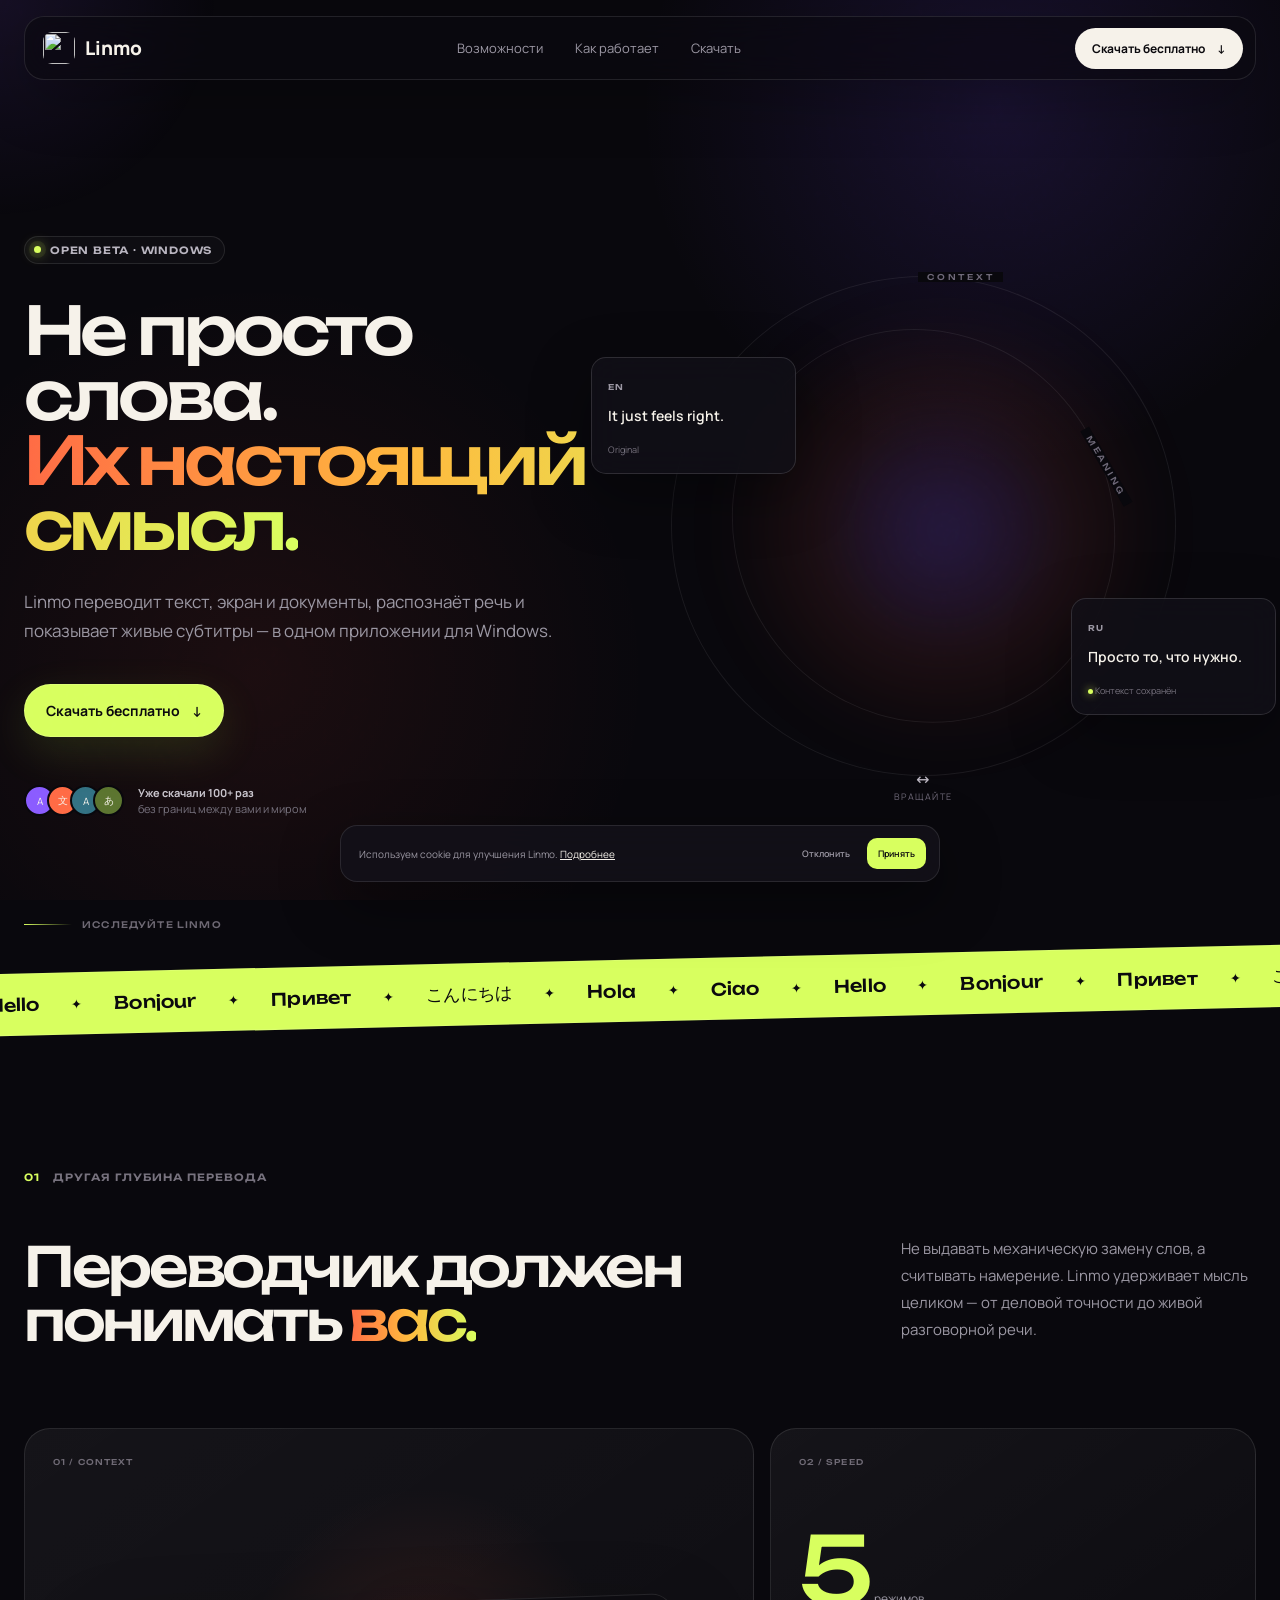
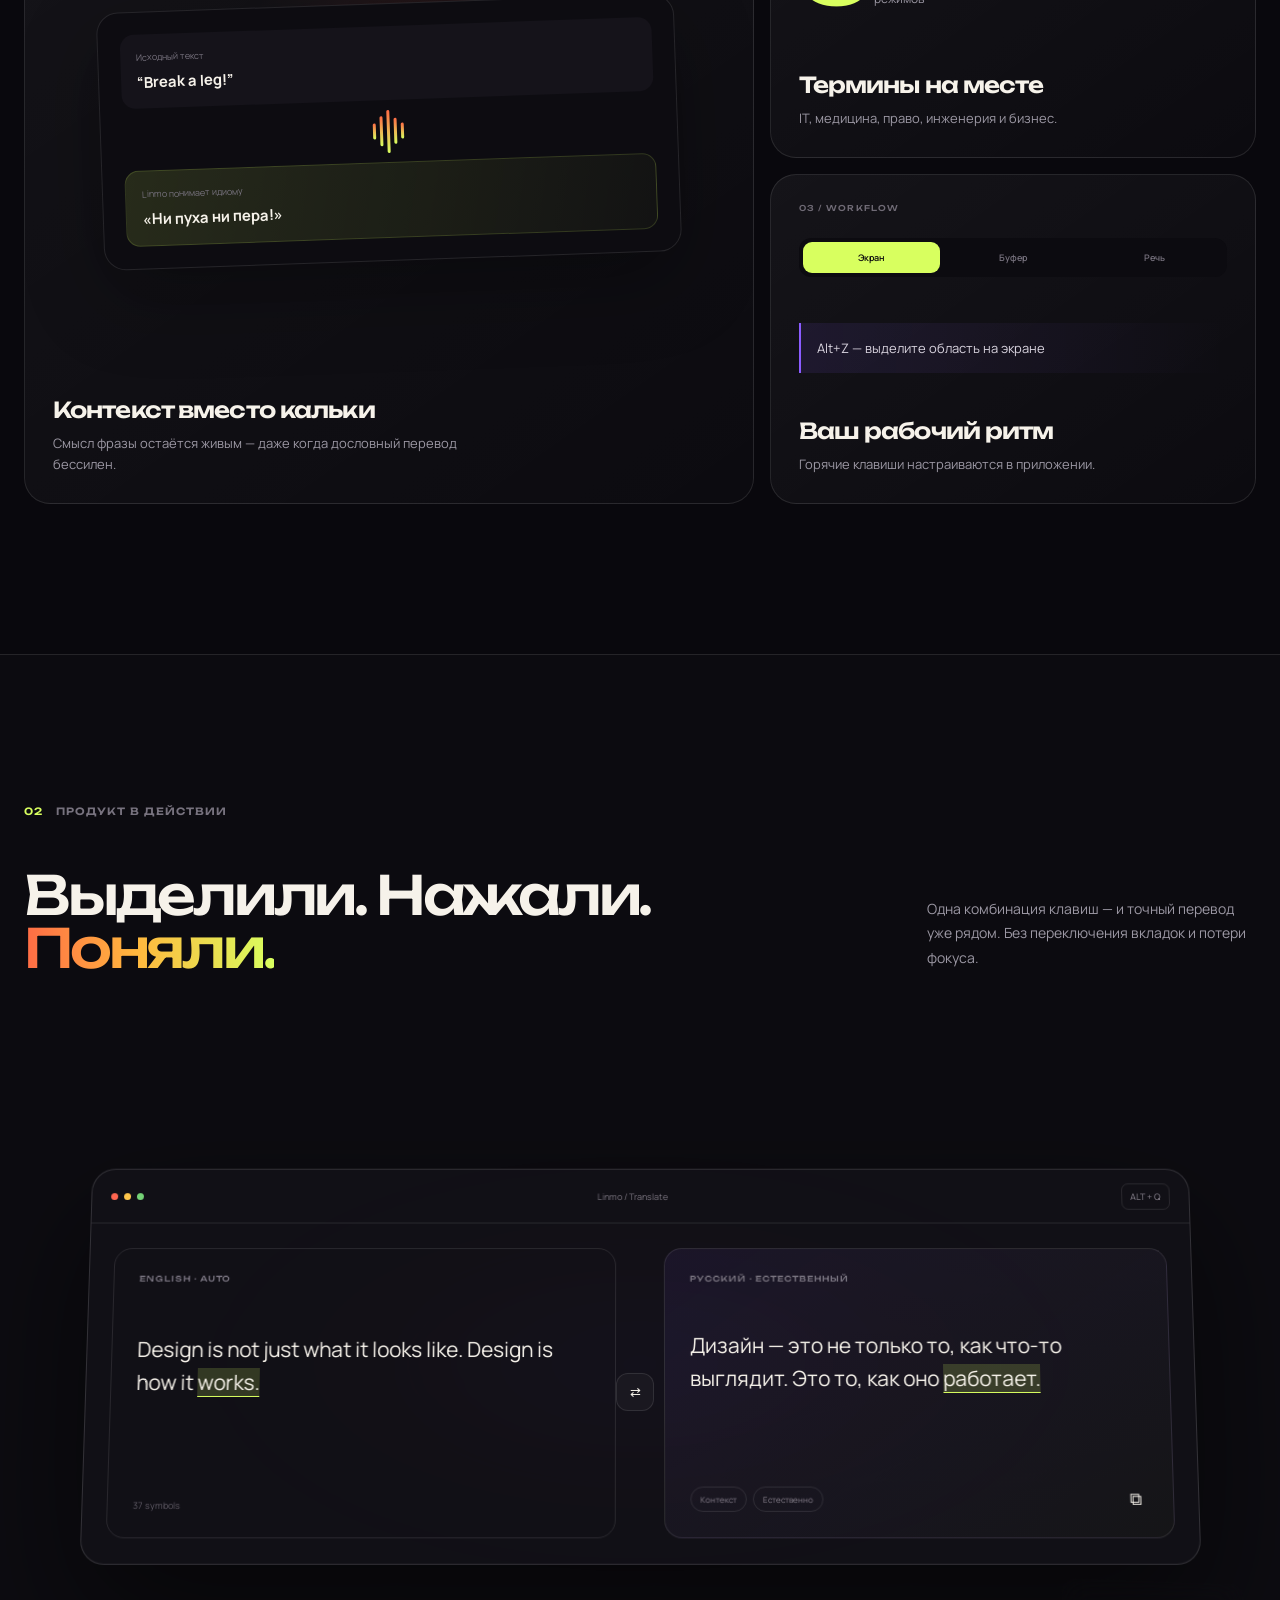
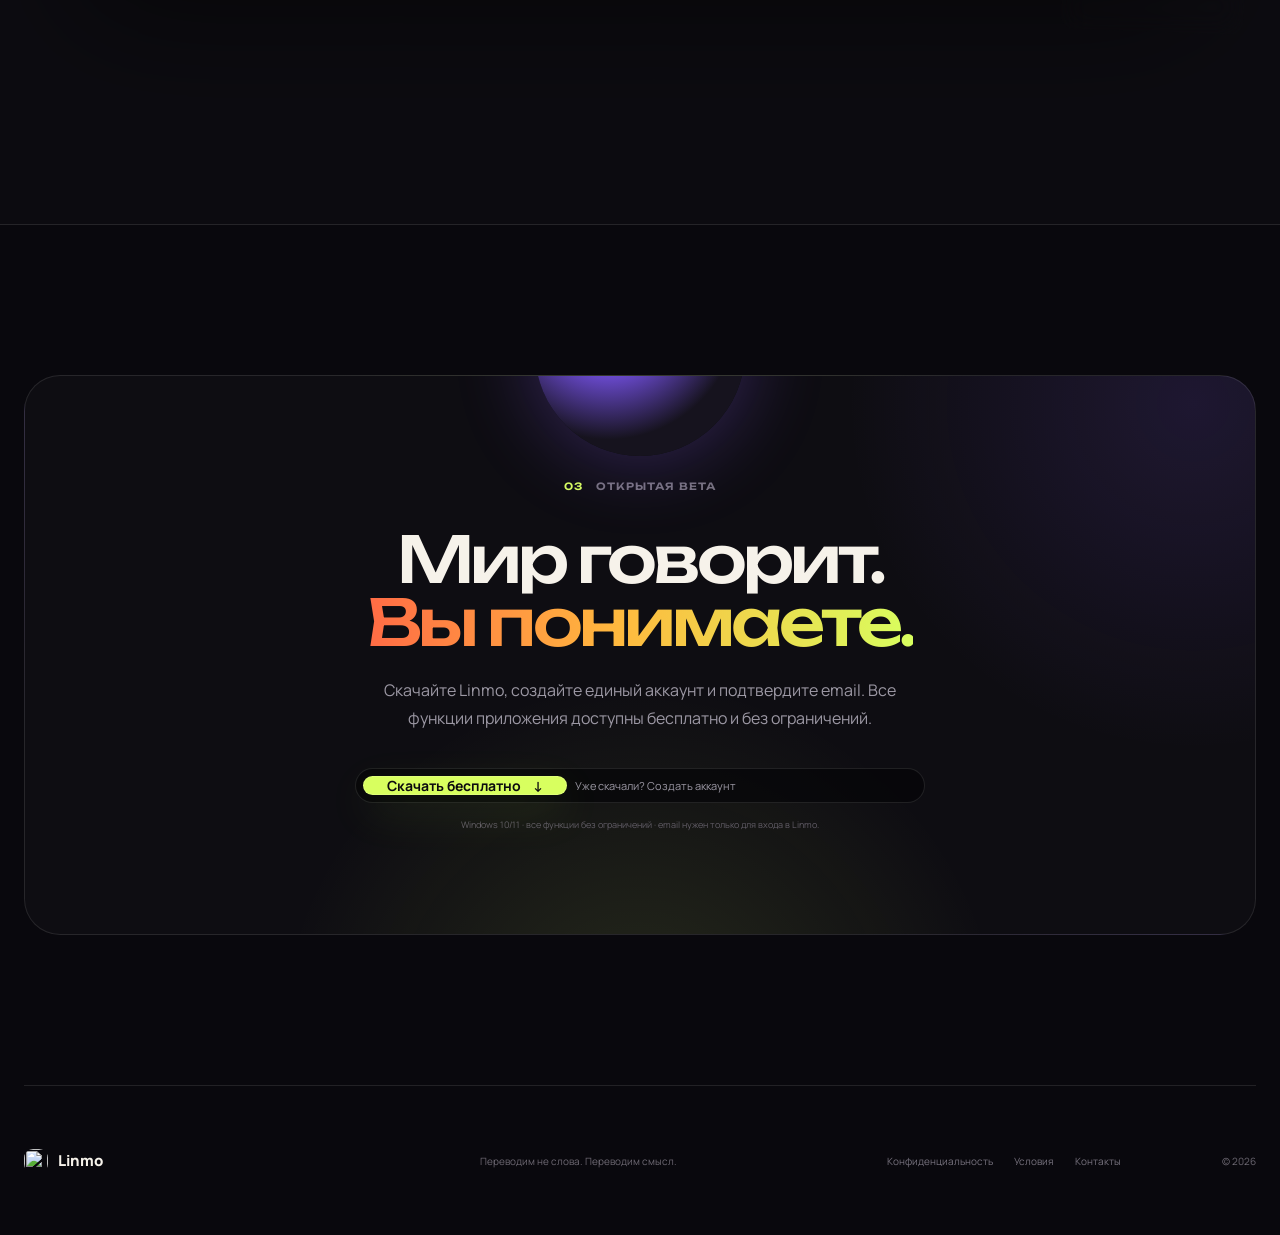
==== commit f2dedd32: "fix: Add auth controls to mobile menu and WebGL fallback" ====
--- a/index.html
+++ b/index.html
@@ -16,7 +16,7 @@
     <link rel="preconnect" href="https://fonts.googleapis.com" />
     <link rel="preconnect" href="https://fonts.gstatic.com" crossorigin />
     <link href="https://fonts.googleapis.com/css2?family=Manrope:wght@400;500;600;700;800&family=Unbounded:wght@500;600&display=swap" rel="stylesheet" />
-    <link rel="stylesheet" href="style.css?v=20260716.1" />
+    <link rel="stylesheet" href="style.css?v=20260716.3" />
     <script type="importmap">
       {"imports":{"three":"https://unpkg.com/three@0.170.0/build/three.module.js","three/addons/":"https://unpkg.com/three@0.170.0/examples/jsm/"}}
     </script>
@@ -38,6 +38,7 @@
           <a href="#experience">Возможности</a>
           <a href="#how">Как работает</a>
           <a href="#access">Скачать</a>
+          <div data-auth-controls class="nav-mobile-auth"></div>
         </div>
         <div class="nav-actions">
           <div data-auth-controls></div>
--- a/style.css
+++ b/style.css
@@ -53,3 +53,7 @@
 .auth-menu__item{min-height:44px}
 .download-counter-badge{display:inline-flex;align-items:center;gap:8px;padding:10px 16px;border-radius:99px;background:rgba(216,255,95,.06);border:1px solid rgba(216,255,95,.18);color:#dcd8e4;font:600 12px Manrope;backdrop-filter:blur(10px)}.download-counter-badge strong{color:var(--acid);font-family:Unbounded,sans-serif;font-weight:600}
 
+.nav-mobile-auth{display:none}
+@media(max-width:700px){.nav-mobile-auth{display:flex;padding:14px;border-top:1px solid var(--line);gap:12px;align-items:center;justify-content:center}.nav-mobile-auth .auth-button{display:inline-flex!important;padding:9px 16px;font-size:12px}}
+
+
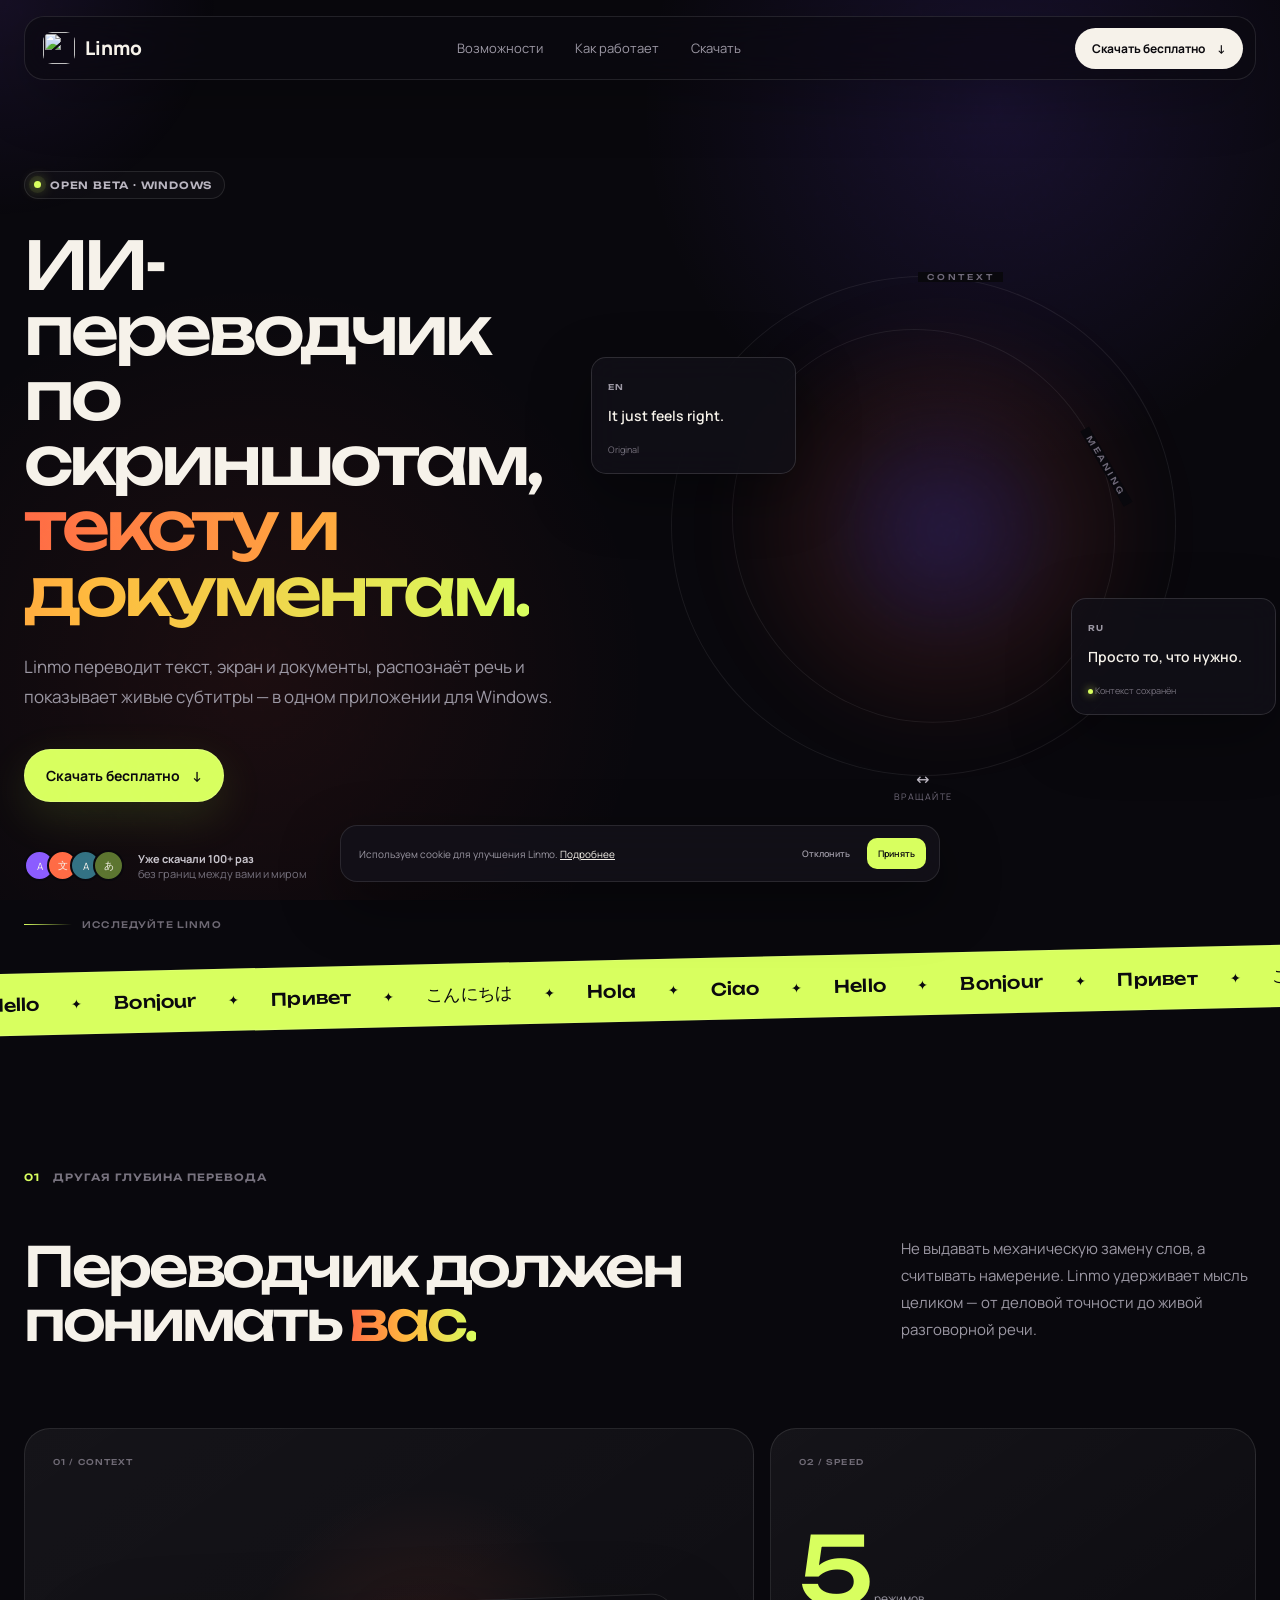
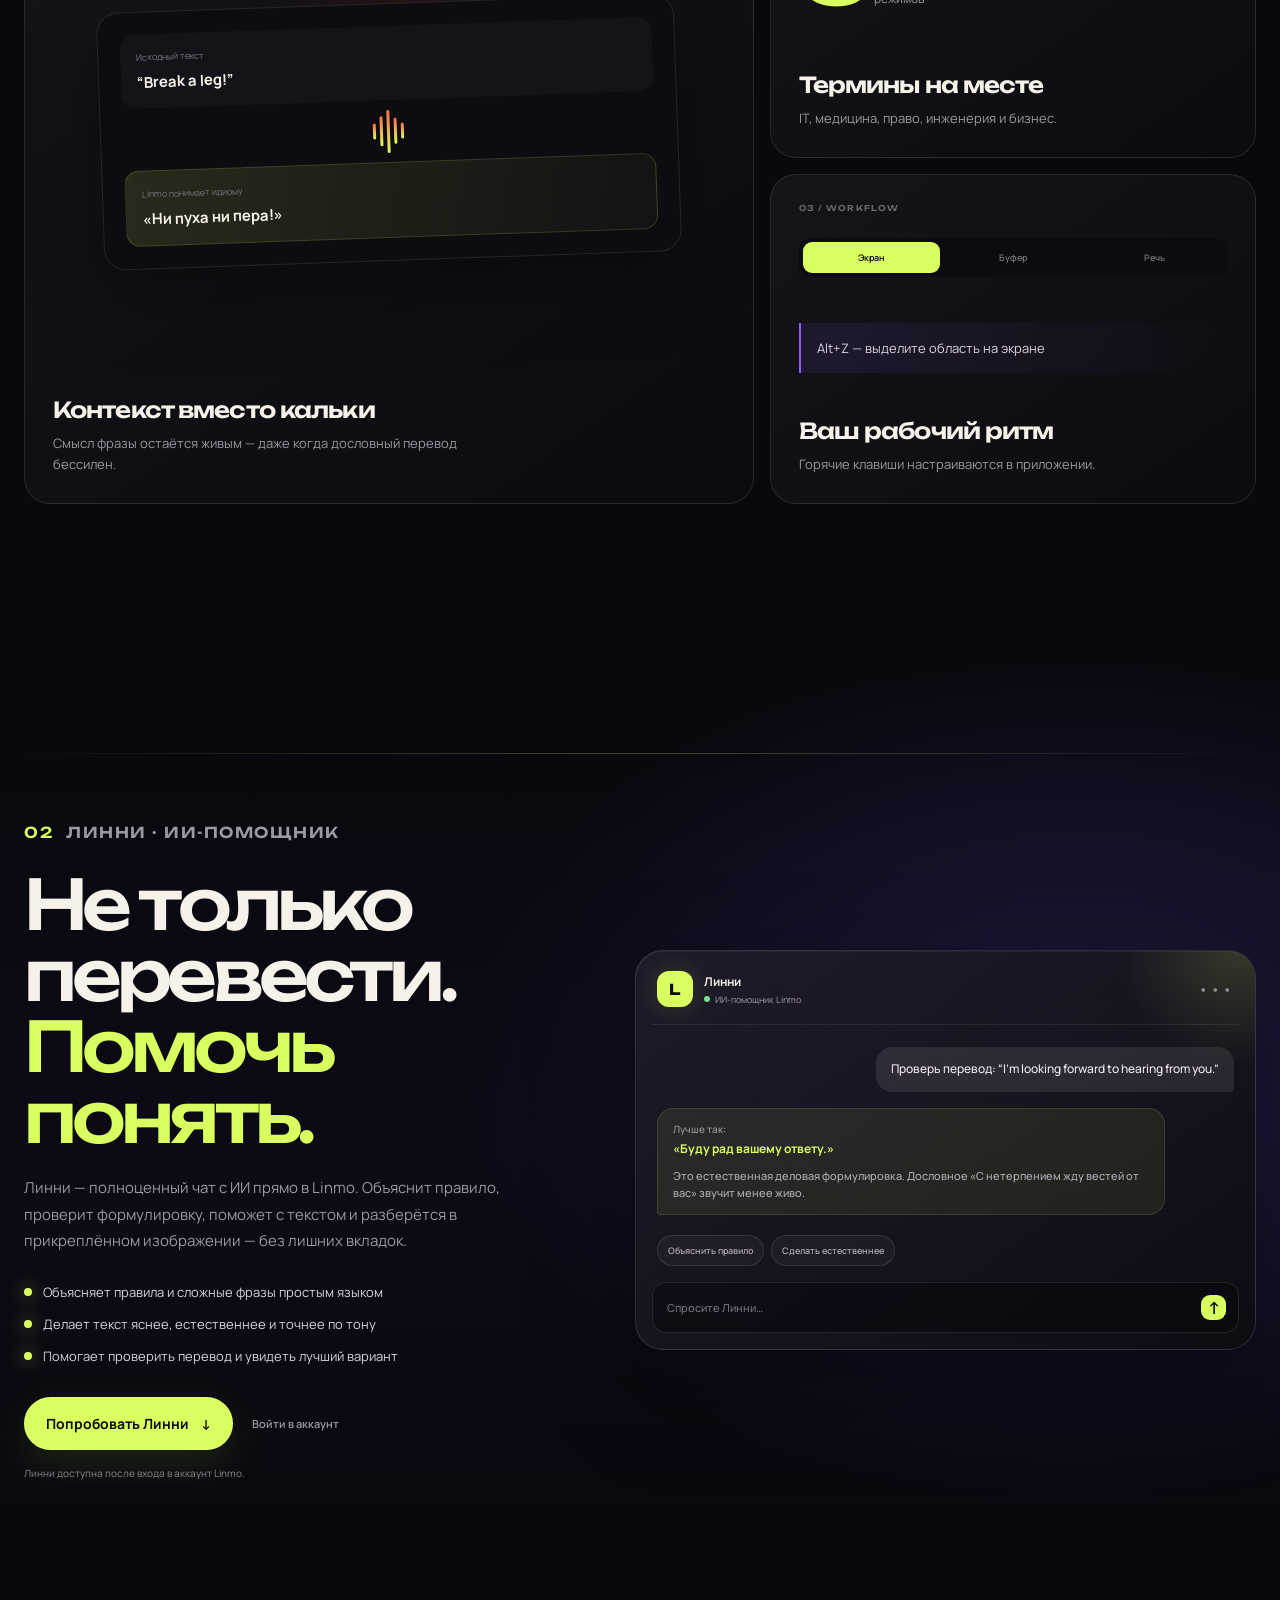
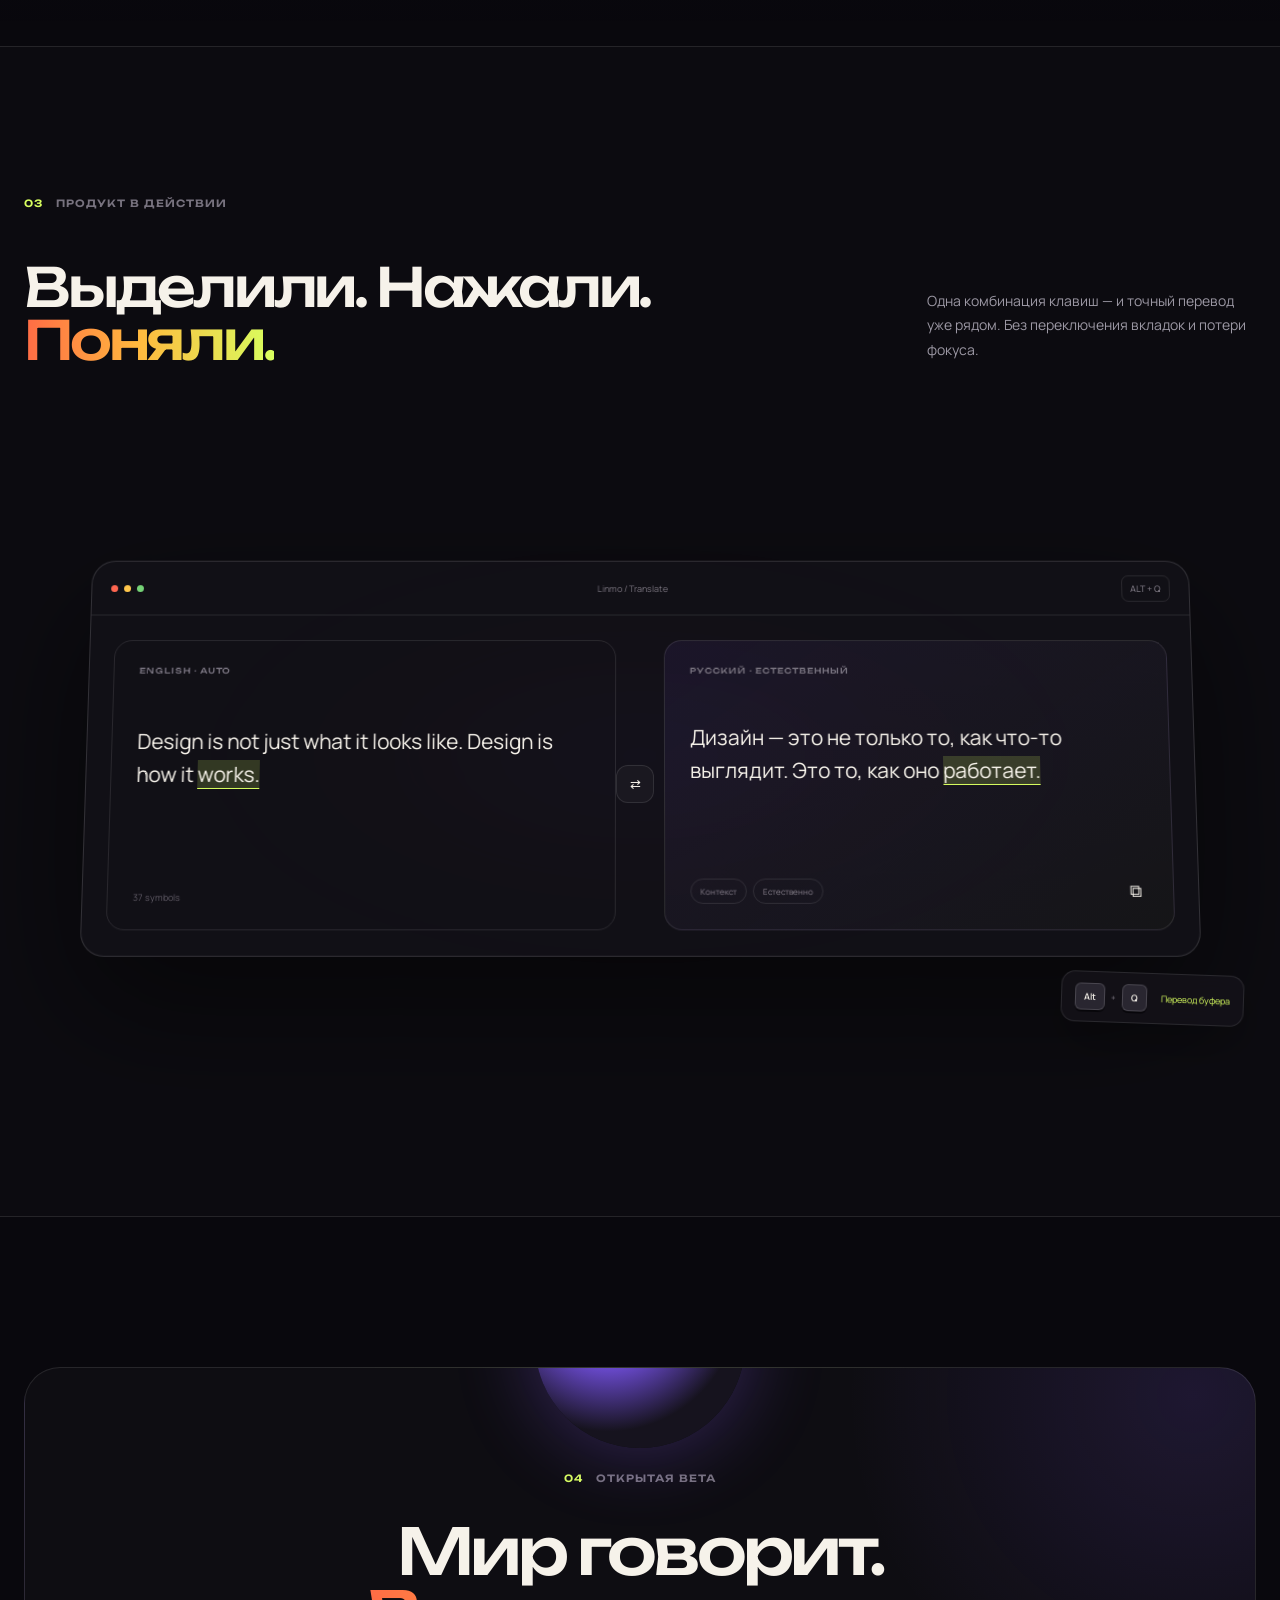
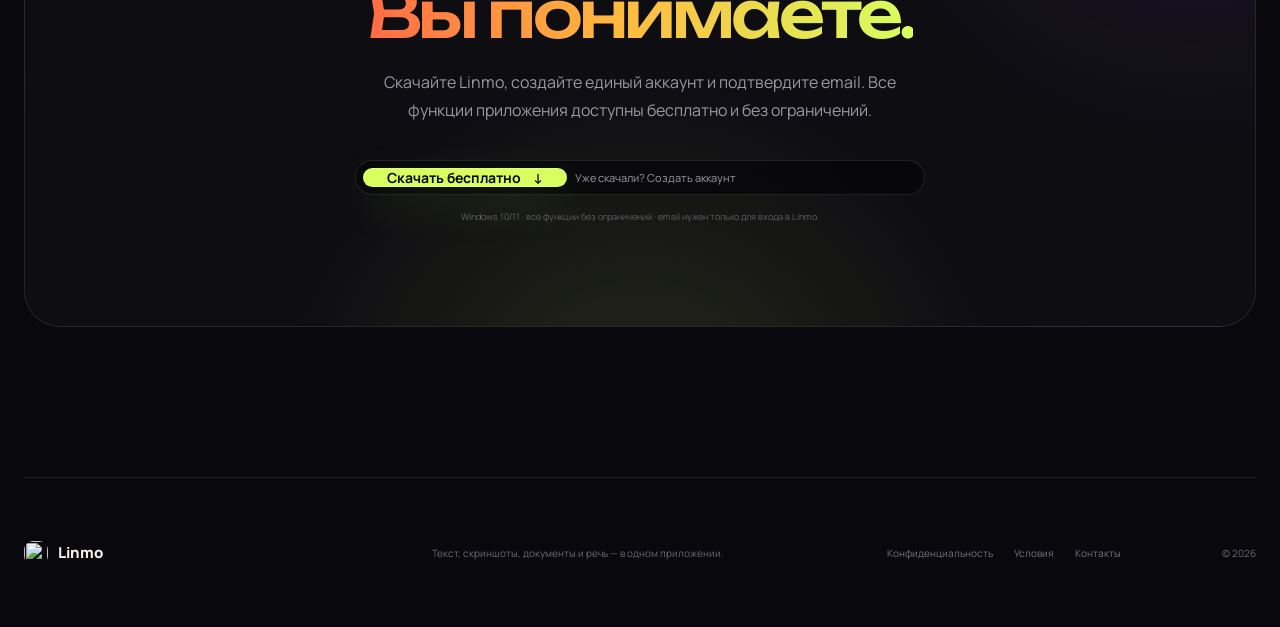
==== commit 764d1011: "feat: promote Linni AI chat" ====
--- a/index.html
+++ b/index.html
@@ -4,15 +4,15 @@
     <meta charset="UTF-8" />
     <meta name="viewport" content="width=device-width, initial-scale=1" />
     <meta name="theme-color" content="#09080d" />
-    <meta name="description" content="Linmo — переводчик для Windows с переводом экрана, буфера обмена, документов и живыми субтитрами." />
+    <meta name="description" content="Переводите текст, скриншоты и документы, общайтесь с ИИ и включайте живые субтитры — в одном приложении для Windows." />
     <link rel="canonical" href="https://linmoapp.ru/" />
-    <meta property="og:title" content="Linmo — переводит не слова, а смысл" />
-    <meta property="og:description" content="Перевод экрана, буфера обмена, документов и живые субтитры в одном приложении для Windows." />
+    <meta property="og:title" content="Linmo — ИИ-переводчик по скриншотам, тексту и документам" />
+    <meta property="og:description" content="Переводите текст, скриншоты и документы, общайтесь с ИИ и включайте живые субтитры — в одном приложении для Windows." />
     <meta property="og:image" content="https://linmoapp.ru/og-image.jpg" />
     <meta property="og:type" content="website" />
-    <title>Linmo — переводит не слова, а смысл</title>
-    <link rel="icon" type="image/svg+xml" sizes="any" href="/Icon.svg?v=3" />
-    <link rel="icon" type="image/png" sizes="32x32" href="/favicon-32.png?v=3" />
+    <title>Linmo — ИИ-переводчик по скриншотам, тексту и документам</title>
+    <link rel="icon" type="image/svg+xml" sizes="any" href="/Icon.svg" />
+    <link rel="icon" type="image/png" sizes="32x32" href="/favicon-32.png" />
     <link rel="preconnect" href="https://fonts.googleapis.com" />
     <link rel="preconnect" href="https://fonts.gstatic.com" crossorigin />
     <link href="https://fonts.googleapis.com/css2?family=Manrope:wght@400;500;600;700;800&family=Unbounded:wght@500;600&display=swap" rel="stylesheet" />
@@ -52,7 +52,7 @@
       <section class="hero shell">
         <div class="hero-copy">
           <div class="status reveal"><span></span> Open beta · Windows</div>
-          <h1 class="reveal">Не просто слова.<br /><em>Их настоящий смысл.</em></h1>
+          <h1 class="reveal">ИИ-переводчик по скриншотам,<br /><em>тексту и документам.</em></h1>
           <p class="hero-lead reveal">Linmo переводит текст, экран и документы, распознаёт речь и показывает живые субтитры — в одном приложении для Windows.</p>
           <div class="hero-actions reveal">
             <a class="pill pill-primary magnetic" href="/download"><span class="pill-glow"></span>Скачать бесплатно <b>↓</b></a>
@@ -122,9 +122,38 @@
         </div>
       </section>
 
+      <section class="linni-section section" id="linni">
+        <div class="shell linni-layout">
+          <div class="linni-copy reveal">
+            <p class="section-label"><span>02</span> Линни · ИИ-помощник</p>
+            <h2>Не только перевести.<br /><em>Помочь понять.</em></h2>
+            <p>Линни — полноценный чат с ИИ прямо в Linmo. Объяснит правило, проверит формулировку, поможет с текстом и разберётся в прикреплённом изображении — без лишних вкладок.</p>
+            <ul class="linni-points" aria-label="Возможности Линни">
+              <li>Объясняет правила и сложные фразы простым языком</li>
+              <li>Делает текст яснее, естественнее и точнее по тону</li>
+              <li>Помогает проверить перевод и увидеть лучший вариант</li>
+            </ul>
+            <div class="linni-actions">
+              <a class="pill pill-primary magnetic" href="/download">Попробовать Линни <b>↓</b></a>
+              <a class="linni-login-link" href="/login">Войти в аккаунт</a>
+            </div>
+            <small>Линни доступна после входа в аккаунт Linmo.</small>
+          </div>
+          <div class="linni-demo reveal" aria-label="Пример диалога с Линни">
+            <div class="linni-demo__top"><span class="linni-demo__mark">L</span><div><b>Линни</b><small><i></i> ИИ-помощник Linmo</small></div><span class="linni-demo__more">•••</span></div>
+            <div class="linni-thread">
+              <div class="linni-message linni-message--user">Проверь перевод: “I’m looking forward to hearing from you.”</div>
+              <div class="linni-message linni-message--assistant"><span>Лучше так:</span><strong>«Буду рад вашему ответу.»</strong><p>Это естественная деловая формулировка. Дословное «С нетерпением жду вестей от вас» звучит менее живо.</p></div>
+            </div>
+            <div class="linni-suggestions"><button type="button">Объяснить правило</button><button type="button">Сделать естественнее</button></div>
+            <div class="linni-input"><span>Спросите Линни…</span><b>↑</b></div>
+          </div>
+        </div>
+      </section>
+
       <section class="product-section section" id="how">
         <div class="shell">
-          <p class="section-label reveal"><span>02</span> Продукт в действии</p>
+          <p class="section-label reveal"><span>03</span> Продукт в действии</p>
           <div class="product-heading reveal"><h2>Выделили. Нажали.<br /><em>Поняли.</em></h2><p>Одна комбинация клавиш — и точный перевод уже рядом. Без переключения вкладок и потери фокуса.</p></div>
           <div class="product-stage reveal" data-product-stage>
             <div class="stage-glow"></div>
@@ -144,7 +173,7 @@
       <section class="access section shell" id="access">
         <div class="access-card reveal">
           <div class="access-orb"></div>
-          <p class="section-label"><span>03</span> Открытая beta</p>
+          <p class="section-label"><span>04</span> Открытая beta</p>
           <h2>Мир говорит.<br /><em>Вы понимаете.</em></h2>
           <p>Скачайте Linmo, создайте единый аккаунт и подтвердите email. Все функции приложения доступны бесплатно и без ограничений.</p>
           <div class="access-form">
@@ -158,7 +187,7 @@
 
     <footer class="footer shell">
       <a class="brand" href="#content"><span class="brand-mark"><img src="/Logo.svg?v=1" alt="" /></span><span>Linmo</span></a>
-      <p>Переводим не слова. Переводим смысл.</p>
+      <p>Текст, скриншоты, документы и речь — в одном приложении.</p>
       <div><a href="privacy.html">Конфиденциальность</a><a href="terms.html">Условия</a><a href="contact.html">Контакты</a></div>
       <span>© 2026</span>
     </footer>
--- a/style.css
+++ b/style.css
@@ -56,4 +56,8 @@
 .nav-mobile-auth{display:none}
 @media(max-width:700px){.nav-mobile-auth{display:flex;padding:14px;border-top:1px solid var(--line);gap:12px;align-items:center;justify-content:center}.nav-mobile-auth .auth-button{display:inline-flex!important;padding:9px 16px;font-size:12px}}
 
+/* The landing navigation belongs to the document header: it scrolls away with the page. */
+.nav-wrap{position:absolute}
 
+/* Linni — product-level AI chat feature */
+.linni-section{position:relative;overflow:hidden;padding:clamp(92px,13vw,170px) 0;background:radial-gradient(ellipse 70% 65% at 84% 42%,rgba(120,89,255,.18),transparent 68%),linear-gradient(180deg,transparent,rgba(120,89,255,.04),transparent)}.linni-section::before{content:"";position:absolute;inset:10% 0 auto;height:1px;background:linear-gradient(90deg,transparent,rgba(216,255,95,.26),transparent)}.linni-layout{position:relative;display:grid;grid-template-columns:minmax(0,.9fr) minmax(430px,1.1fr);align-items:center;gap:clamp(44px,8vw,120px)}.linni-copy h2{margin:22px 0;font:500 clamp(42px,5.4vw,76px)/1.03 Unbounded,sans-serif;letter-spacing:-.07em}.linni-copy h2 em{font-style:normal;color:var(--acid)}.linni-copy>p{max-width:510px;margin:0;color:var(--muted);font-size:15px;line-height:1.75}.linni-points{display:grid;gap:13px;margin:29px 0;padding:0;list-style:none}.linni-points li{display:flex;align-items:flex-start;gap:11px;color:#d8d3df;font-size:13px;line-height:1.45}.linni-points li::before{content:"";flex:0 0 8px;width:8px;height:8px;margin-top:5px;border-radius:50%;background:var(--acid);box-shadow:0 0 18px rgba(216,255,95,.7)}.linni-actions{display:flex;align-items:center;gap:19px;margin-top:31px}.linni-login-link{color:var(--muted);font:600 11px Manrope,sans-serif;text-decoration:none}.linni-login-link:hover{color:var(--acid)}.linni-copy>small{display:block;margin-top:16px;color:#77717f;font:500 10px Manrope,sans-serif}.linni-demo{position:relative;padding:16px;border:1px solid rgba(255,255,255,.12);border-radius:28px;background:linear-gradient(145deg,rgba(33,29,44,.92),rgba(14,13,19,.96));box-shadow:0 35px 100px rgba(0,0,0,.36),inset 0 1px rgba(255,255,255,.05);overflow:hidden}.linni-demo::after{content:"";position:absolute;width:250px;height:250px;right:-110px;top:-130px;border-radius:50%;background:radial-gradient(circle,rgba(216,255,95,.16),transparent 69%);pointer-events:none}.linni-demo__top{position:relative;z-index:1;display:flex;align-items:center;gap:11px;padding:4px 5px 17px;border-bottom:1px solid rgba(255,255,255,.08)}.linni-demo__mark{display:grid;place-items:center;width:36px;height:36px;border-radius:12px;background:var(--acid);color:#0a0910;font:700 15px Unbounded,sans-serif;box-shadow:0 0 24px rgba(216,255,95,.16)}.linni-demo__top div{display:grid;gap:3px}.linni-demo__top b{font:700 12px Manrope,sans-serif}.linni-demo__top small{display:flex;align-items:center;gap:5px;color:#8d8792;font:500 9px Manrope,sans-serif}.linni-demo__top small i{width:6px;height:6px;border-radius:50%;background:#79df89}.linni-demo__more{margin-left:auto;color:#928c96;letter-spacing:2px}.linni-thread{display:grid;gap:16px;padding:22px 5px 20px}.linni-message{max-width:88%;padding:13px 15px;border-radius:16px;font:500 12px/1.55 Manrope,sans-serif}.linni-message--user{justify-self:end;background:rgba(255,255,255,.09);color:#eeeaf0;border-bottom-right-radius:4px}.linni-message--assistant{background:rgba(216,255,95,.08);color:#dcd8df;border:1px solid rgba(216,255,95,.13);border-bottom-left-radius:4px}.linni-message--assistant span{display:block;margin-bottom:3px;color:#9e9aa2;font-size:10px}.linni-message--assistant strong{display:block;color:var(--acid);font-weight:700}.linni-message--assistant p{margin:8px 0 0;color:#b1acb5;font-size:11px}.linni-suggestions{display:flex;flex-wrap:wrap;gap:7px;padding:0 5px 16px}.linni-suggestions button{padding:8px 10px;border:1px solid rgba(255,255,255,.11);border-radius:99px;background:rgba(255,255,255,.035);color:#aca6b0;font:600 9px Manrope,sans-serif}.linni-input{display:flex;align-items:center;justify-content:space-between;gap:10px;padding:12px 12px 12px 14px;border:1px solid rgba(255,255,255,.1);border-radius:14px;background:rgba(6,6,9,.45);color:#77717f;font:500 11px Manrope,sans-serif}.linni-input b{display:grid;place-items:center;width:25px;height:25px;border-radius:9px;background:var(--acid);color:#0a0910;font:700 17px/1 Manrope,sans-serif}@media(max-width:900px){.linni-layout{grid-template-columns:1fr;gap:42px}.linni-copy{max-width:620px}.linni-demo{max-width:650px;width:100%}}@media(max-width:520px){.linni-section{padding:80px 0}.linni-copy h2{font-size:42px}.linni-actions{align-items:flex-start;flex-direction:column;gap:14px}.linni-demo{padding:12px;border-radius:22px}.linni-message{max-width:96%;font-size:11px}.linni-demo__top{padding-bottom:13px}.linni-thread{padding-top:16px}}
